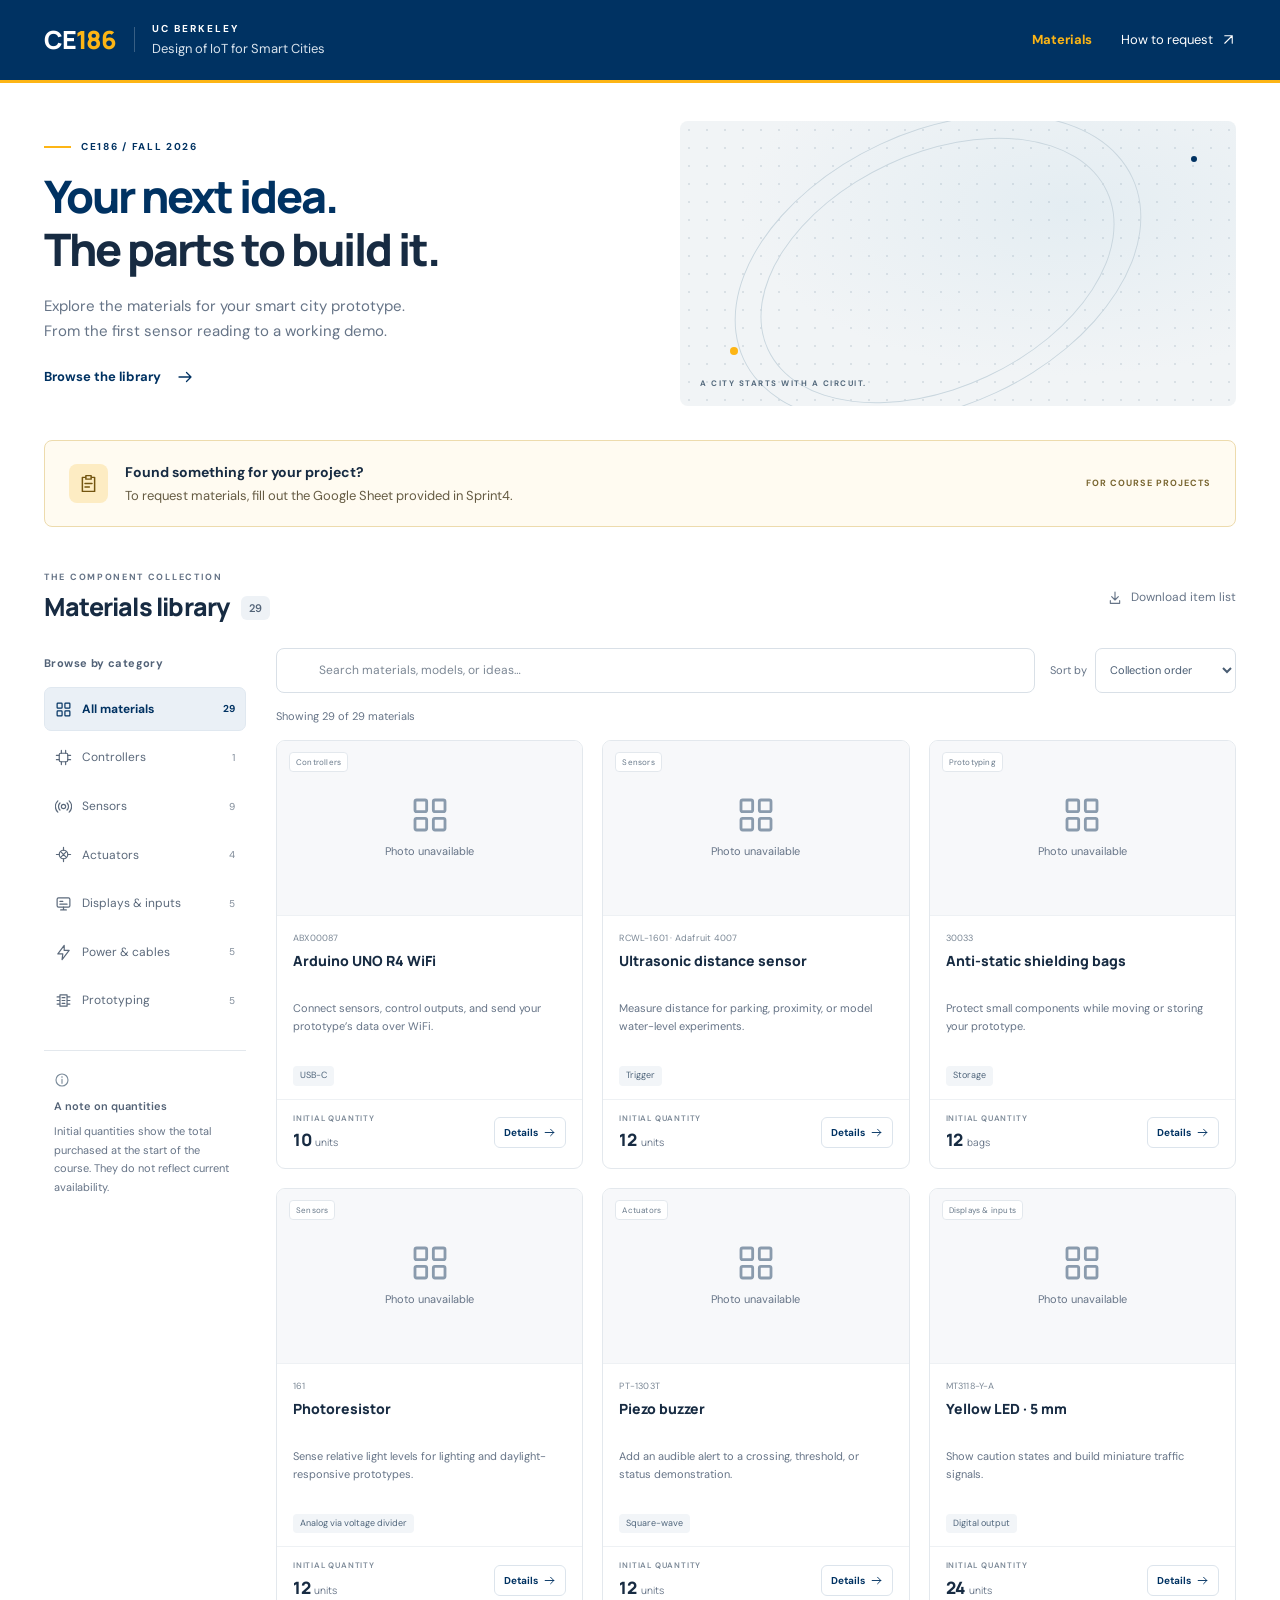
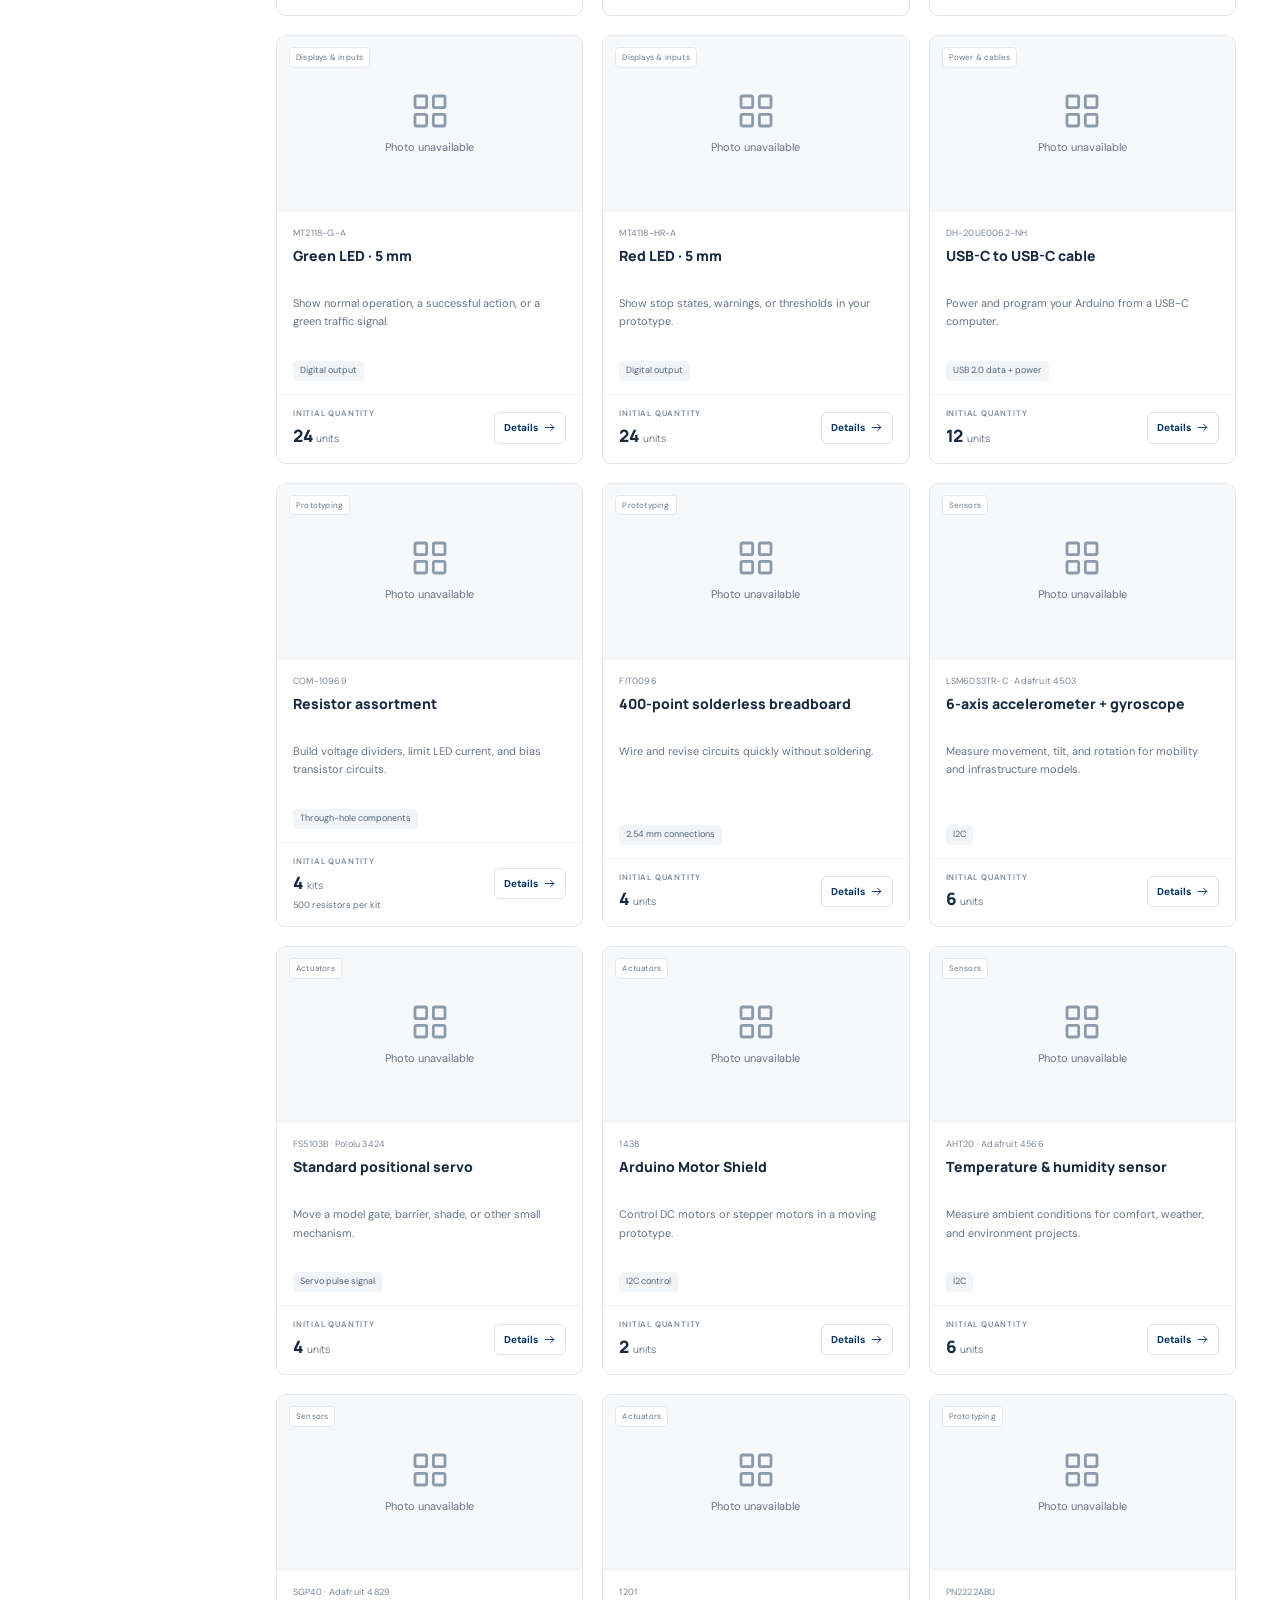
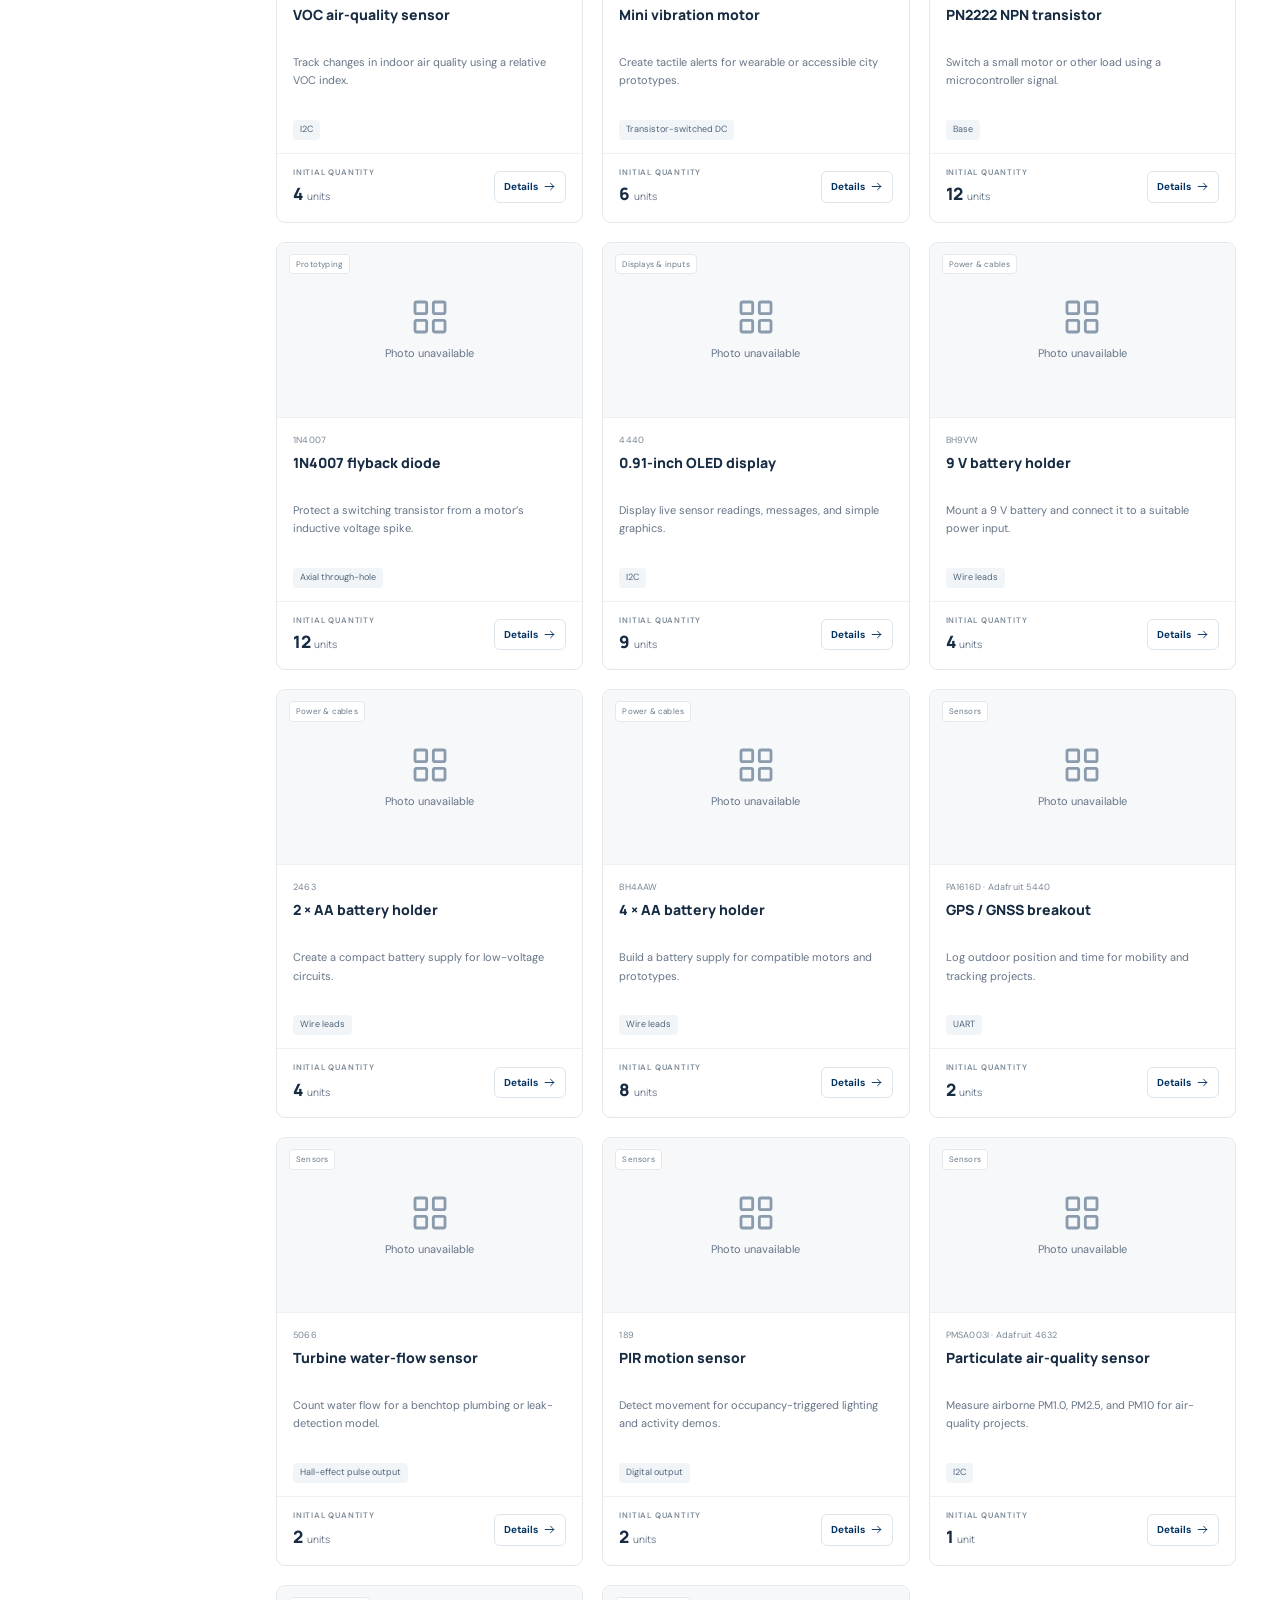
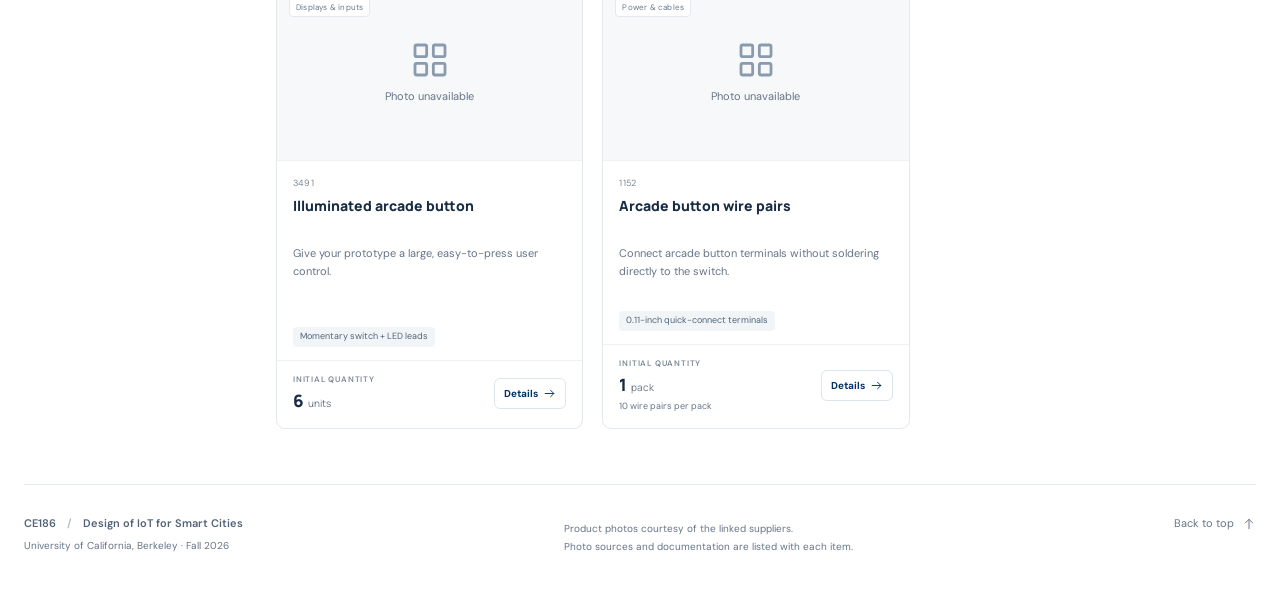
==== materials/index.html @ cac08889 "Add CE186 student materials catalog" ====
<!doctype html>
<html lang="en">
<head>
  <meta charset="utf-8">
  <meta name="viewport" content="width=device-width, initial-scale=1">
  <meta name="description" content="Browse the sensors, controllers, and prototyping materials for CE186: Design of IoT for Smart Cities at UC Berkeley.">
  <meta name="theme-color" content="#003262">
  <title>Materials Library · CE186</title>
  <link rel="icon" type="image/svg+xml" href="favicon.svg">
  <link rel="stylesheet" href="styles.css">
  <script src="data/catalog.js" defer></script>
  <script src="app.js" defer></script>
</head>
<body>
  <a class="skip-link" href="#catalog">Skip to materials</a>
  <header class="site-header">
    <div class="header-inner">
      <a class="brand" href="./" aria-label="CE186 Materials Library home">
        <span class="brand-mark" aria-hidden="true">CE<span>186</span></span>
        <span class="brand-text">UC BERKELEY<span>Design of IoT for Smart Cities</span></span>
      </a>
      <nav aria-label="Main navigation">
        <a class="nav-current" href="#catalog">Materials</a>
        <a href="#request-instructions">How to request <svg class="icon" aria-hidden="true"><use href="#arrow-up-right"></use></svg></a>
      </nav>
    </div>
  </header>
  <main>
    <section class="hero" aria-labelledby="page-title">
      <div class="hero-copy">
        <p class="eyebrow"><span class="eyebrow-line"></span>CE186 / FALL 2026</p>
        <h1 id="page-title">Your next idea.<br><span>The parts to build it.</span></h1>
        <p class="hero-description">Explore the materials for your smart city prototype.<br class="desktop-break"> From the first sensor reading to a working demo.</p>
        <a class="hero-link" href="#catalog">Browse the library <svg class="icon" aria-hidden="true"><use href="#arrow-right"></use></svg></a>
      </div>
      <div class="hero-art" aria-hidden="true">
        <div class="hero-orbit orbit-one"></div><div class="hero-orbit orbit-two"></div>
        <div class="hero-dot dot-one"></div><div class="hero-dot dot-two"></div>
        <div class="hero-product main-product"><span class="part-caption">01 / CONNECT</span><img id="hero-board" alt="" fetchpriority="high"></div>
        <div class="hero-product small-product"><img id="hero-sensor" alt=""><span class="part-caption">02 / SENSE</span></div>
        <span class="art-label">A CITY STARTS WITH A CIRCUIT.</span>
      </div>
    </section>
    <section class="request-strip" id="request-instructions" aria-label="Request instructions">
      <span class="request-symbol" aria-hidden="true"><svg class="icon"><use href="#clipboard"></use></svg></span>
      <div><strong>Found something for your project?</strong><p>To request materials, fill out the Google Sheet provided in Sprint4.</p></div>
      <span class="request-tag">FOR COURSE PROJECTS</span>
    </section>
    <section class="catalog-section" id="catalog" aria-labelledby="catalog-heading">
      <div class="section-topline"><div><p class="eyebrow muted">THE COMPONENT COLLECTION</p><h2 id="catalog-heading">Materials library<span id="total-count" class="count-pill"></span></h2></div><a class="download-link" href="data/materials-catalog.csv" download><svg class="icon" aria-hidden="true"><use href="#download"></use></svg> Download item list</a></div>
      <div class="catalog-layout">
        <aside class="category-panel" aria-labelledby="category-heading">
          <h3 id="category-heading">Browse by category</h3>
          <div id="category-filters" class="category-filters" role="group" aria-label="Filter by category"></div>
          <div class="quantity-note"><svg class="icon" aria-hidden="true"><use href="#info"></use></svg><strong>A note on quantities</strong><p>Initial quantities show the total purchased at the start of the course. They do not reflect current availability.</p></div>
        </aside>
        <div class="catalog-main">
          <div class="toolbar">
            <div class="search-box"><svg class="icon" aria-hidden="true"><use href="#search"></use></svg><label class="sr-only" for="search">Search materials</label><input id="search" type="search" placeholder="Search materials, models, or ideas…" autocomplete="off"><button id="clear-search" class="clear-search" type="button" aria-label="Clear search" hidden><svg class="icon" aria-hidden="true"><use href="#close"></use></svg></button></div>
            <div class="sort-box"><label for="sort">Sort by</label><select id="sort"><option value="recommended">Collection order</option><option value="name">Name: A–Z</option><option value="quantity">Initial quantity</option></select></div>
          </div>
          <div class="results-line"><p id="results-count" role="status" aria-live="polite" aria-atomic="true">Loading materials…</p><button id="reset-filters" type="button" hidden>Reset filters <span aria-hidden="true">×</span></button></div>
          <div id="product-grid" class="product-grid"></div>
          <div id="empty-state" class="empty-state" hidden><svg class="icon" aria-hidden="true"><use href="#search"></use></svg><h3>No materials found</h3><p>Try a different name, model, or category.</p><button id="empty-reset" type="button">Show all materials</button></div>
          <noscript><p class="noscript-note">Enable JavaScript to search the catalog, or <a href="data/materials-catalog.csv">download the complete item list</a>.</p></noscript>
        </div>
      </div>
    </section>
  </main>
  <footer class="site-footer"><div><strong>CE186 <span>/</span> Design of IoT for Smart Cities</strong><p>University of California, Berkeley · Fall 2026</p></div><p>Product photos courtesy of the linked suppliers.<br>Photo sources and documentation are listed with each item.</p><a href="#page-title">Back to top <svg class="icon" aria-hidden="true"><use href="#arrow-up"></use></svg></a></footer>
  <dialog id="item-dialog" aria-labelledby="detail-title"><button type="button" class="dialog-close" aria-label="Close item details" autofocus><svg class="icon" aria-hidden="true"><use href="#close"></use></svg></button><div id="detail-content"></div></dialog>
  <svg class="svg-definitions" xmlns="http://www.w3.org/2000/svg" aria-hidden="true">
    <symbol id="search" viewBox="0 0 24 24"><circle cx="10.5" cy="10.5" r="6.5"></circle><path d="m16 16 4.5 4.5"></path></symbol>
    <symbol id="arrow-right" viewBox="0 0 24 24"><path d="M4 12h16m-6-6 6 6-6 6"></path></symbol>
    <symbol id="arrow-up-right" viewBox="0 0 24 24"><path d="M6 18 18 6M6 6h12v12"></path></symbol>
    <symbol id="arrow-up" viewBox="0 0 24 24"><path d="M12 20V4m-6 6 6-6 6 6"></path></symbol>
    <symbol id="close" viewBox="0 0 24 24"><path d="m6 6 12 12M6 18 18 6"></path></symbol>
    <symbol id="info" viewBox="0 0 24 24"><circle cx="12" cy="12" r="9"></circle><path d="M12 11v6m0-10v1"></path></symbol>
    <symbol id="download" viewBox="0 0 24 24"><path d="M12 3v12m-5-5 5 5 5-5M5 16v4h14v-4"></path></symbol>
    <symbol id="clipboard" viewBox="0 0 24 24"><path d="M8 5H5v16h14V5h-3M9 3h6v4H9zM8 12h8m-8 4h5"></path></symbol>
    <symbol id="grid" viewBox="0 0 24 24"><rect x="3" y="3" width="7" height="7" rx="1"></rect><rect x="14" y="3" width="7" height="7" rx="1"></rect><rect x="3" y="14" width="7" height="7" rx="1"></rect><rect x="14" y="14" width="7" height="7" rx="1"></rect></symbol>
    <symbol id="chip" viewBox="0 0 24 24"><rect x="6" y="6" width="12" height="12" rx="2"></rect><path d="M9 2v4m6-4v4M9 18v4m6-4v4M2 9h4m-4 6h4m12-6h4m-4 6h4"></path></symbol>
    <symbol id="sensor" viewBox="0 0 24 24"><circle cx="12" cy="12" r="3"></circle><path d="M7 7a7 7 0 0 0 0 10m10-10a7 7 0 0 1 0 10M4 4a11 11 0 0 0 0 16M20 4a11 11 0 0 1 0 16"></path></symbol>
    <symbol id="motor" viewBox="0 0 24 24"><circle cx="12" cy="12" r="6"></circle><path d="M12 2v4m0 12v4M2 12h4m12 0h4m-14-4 8 8m-8 0 8-8"></path></symbol>
    <symbol id="display" viewBox="0 0 24 24"><rect x="3" y="4" width="18" height="13" rx="2"></rect><path d="M8 21h8m-4-4v4M7 9h4m-4 4h10"></path></symbol>
    <symbol id="power" viewBox="0 0 24 24"><path d="m13 2-9 12h7l-1 8 10-13h-7z"></path></symbol>
    <symbol id="tools" viewBox="0 0 24 24"><path d="M7 4h10v16H7zM10 8h4m-4 4h4m-4 4h4M3 7h4m-4 5h4m-4 5h4m10-10h4m-4 5h4m-4 5h4"></path></symbol>
  </svg>
</body>
</html>
---- materials/styles.css ----
@import url('https://fonts.googleapis.com/css2?family=DM+Sans:wght@400;500;600;700&family=Manrope:wght@400;500;600;700;800&display=swap');

:root{--navy:#003262;--ink:#172b42;--gold:#fdb515;--muted:#667487;--line:#e3e8ed;--canvas:#f7f8fa;--font:'DM Sans',system-ui,sans-serif;--display:'Manrope',system-ui,sans-serif}
*{box-sizing:border-box}
html{scroll-behavior:smooth;scroll-padding-top:96px}
body{margin:0;background:#fff;color:var(--ink);font:15px/1.55 var(--font)}
button,input,select{font:inherit}
a{color:inherit;text-decoration:none}
button,a,input,select{-webkit-tap-highlight-color:transparent}
button{cursor:pointer}
button:focus-visible,a:focus-visible,input:focus-visible,select:focus-visible{outline:3px solid #b87300;outline-offset:4px}
button:disabled{cursor:default}
.icon{width:21px;height:21px;flex-shrink:0;fill:none;stroke:currentColor;stroke-width:1.7;stroke-linecap:round;stroke-linejoin:round;vertical-align:middle}
.svg-definitions{position:absolute;width:0;height:0;overflow:hidden}
.sr-only{position:absolute;width:1px;height:1px;padding:0;margin:-1px;overflow:hidden;clip:rect(0,0,0,0);white-space:nowrap;border:0}
[hidden]{display:none!important}
.skip-link{position:fixed;left:20px;top:-100px;z-index:50;background:var(--navy);color:white;padding:14px 20px;border-radius:6px}
.skip-link:focus{top:12px}
.site-header{height:83px;background:var(--navy);color:#fff;position:sticky;top:0;z-index:20;border-bottom:3px solid var(--gold)}
.header-inner{max-width:1320px;margin:auto;padding:0 44px;display:flex;align-items:center;justify-content:space-between;height:100%;gap:20px}
.brand{display:flex;align-items:center;gap:17px}
.brand-mark{font-family:var(--display);font-size:25px;line-height:1;font-weight:800;letter-spacing:-1px;padding-right:18px;border-right:1px solid #ffffff38}
.brand-mark span{color:var(--gold)}
.brand-text{font-size:10px;letter-spacing:2px;font-weight:700}
.brand-text>span{display:block;letter-spacing:0;font-size:13px;font-weight:400;color:#d8e3ed;margin-top:2px}
.site-header nav{display:flex;align-items:center;gap:29px;font-size:13px}
.site-header nav a{display:flex;gap:8px;align-items:center}
.site-header nav .icon{width:15px;height:15px}
.nav-current{color:var(--gold);font-weight:700}
main{max-width:1320px;margin:auto;padding:0 44px}
.hero{display:grid;grid-template-columns:1.1fr 1fr;gap:25px;min-height:291px;margin:35px 0 31px;align-items:center}
.eyebrow{font-size:10px;letter-spacing:1.7px;font-weight:700;display:flex;align-items:center;gap:10px;margin:0 0 16px;color:var(--navy)}
.eyebrow-line{width:27px;height:2px;background:var(--gold)}
h1{font-family:var(--display);font-size:clamp(34px,3.5vw,48px);line-height:1.18;letter-spacing:-2px;margin:0;font-weight:800;color:var(--navy)}
h1 span{color:var(--ink)}
.hero-description{font-size:15px;line-height:1.7;color:var(--muted);margin:18px 0 20px}
.hero-link{display:inline-flex;align-items:center;gap:15px;font-weight:700;color:var(--navy);font-size:13px}
.hero-link .icon{width:18px;height:18px;transition:transform .2s}
.hero-link:hover .icon{transform:translateX(4px)}
.hero-art{height:285px;position:relative;border-radius:8px;background:radial-gradient(ellipse at 70% 30%,#e4edf2,transparent 60%),#f1f4f6;overflow:hidden}
.hero-art:before{content:'';position:absolute;inset:0;opacity:.2;background-image:radial-gradient(#7890a3 1px,transparent 1px);background-size:18px 18px}
.hero-orbit{position:absolute;border:1px solid #cad7df;border-radius:50%;transform:rotate(-25deg)}
.orbit-one{width:375px;height:235px;left:70px;top:32px}
.orbit-two{width:430px;height:275px;left:43px;top:10px}
.hero-product{position:absolute;background:#fff;border:1px solid #e6e9ec;box-shadow:0 14px 30px #00326212;border-radius:10px}
.main-product{width:265px;height:191px;left:14%;top:36px;transform:rotate(-9deg);padding:28px 16px 10px}
.main-product img{width:100%;height:100%;object-fit:contain}
.part-caption{font-family:var(--display);font-size:8px;font-weight:800;color:var(--muted);letter-spacing:1px}
.main-product .part-caption{position:absolute;top:12px;left:16px}
.small-product{width:141px;height:131px;right:5%;bottom:28px;transform:rotate(9deg);padding:8px 12px}
.small-product img{width:100%;height:91px;object-fit:contain}
.small-product .part-caption{display:block;text-align:center}
.hero-dot{position:absolute;width:8px;height:8px;border-radius:50%;background:var(--gold)}
.dot-one{left:9%;bottom:51px}.dot-two{right:7%;top:35px;width:6px;height:6px;background:var(--navy)}
.art-label{position:absolute;bottom:17px;left:20px;font-size:8px;letter-spacing:1.5px;font-weight:700;color:#566b7e}
.request-strip{display:flex;align-items:center;gap:17px;border:1px solid #eddbad;background:#fffbf1;border-radius:8px;padding:20px 24px;margin:0 0 44px;scroll-margin-top:100px}
.request-symbol{width:39px;height:39px;display:grid;place-items:center;border-radius:8px;background:#fdecc3;color:#735510}
.request-strip strong{font-size:14px;font-weight:700}
.request-strip p{margin:2px 0 0;font-size:13px;color:#655b43}
.request-tag{font-size:9px;letter-spacing:1px;margin-left:auto;white-space:nowrap;color:#796631;font-weight:700}
.section-topline{display:flex;justify-content:space-between;align-items:center;gap:20px;margin-bottom:24px}
.muted{color:var(--muted);font-size:9px;margin-bottom:6px}
h2{font-family:var(--display);font-size:25px;letter-spacing:-.8px;line-height:1.3;margin:0;display:flex;align-items:center;gap:12px;font-weight:800}
.count-pill{font:600 11px var(--font);letter-spacing:0;border-radius:6px;background:#eef2f6;padding:5px 8px;color:#536478}
.download-link{display:flex;align-items:center;gap:8px;color:var(--muted);font-size:12px}
.download-link:hover{color:var(--navy)}
.download-link .icon{width:16px;height:16px}
.catalog-layout{display:grid;grid-template-columns:202px minmax(0,1fr);gap:30px}
.category-panel{align-self:start;position:sticky;top:112px}
.category-panel h3{font-size:11px;letter-spacing:.4px;font-weight:700;margin:7px 0 15px;color:#526277}
.category-filters{display:grid;gap:4px}
.category-button{width:100%;display:flex;align-items:center;text-align:left;gap:10px;border:1px solid transparent;border-radius:7px;background:transparent;padding:12px 10px;color:#5b697b;font-size:12px;transition:background .15s}
.category-button .icon{width:17px;height:17px}
.category-button .category-count{margin-left:auto;font-size:10px;color:#7d8997}
.category-button:hover{background:#f3f5f7;color:var(--navy)}
.category-button[aria-pressed=true]{background:#eaf0f6;color:var(--navy);font-weight:700;border-color:#e0e8f0}
.category-button[aria-pressed=true] .category-count{color:var(--navy)}
.quantity-note{margin-top:27px;border-top:1px solid var(--line);padding:21px 10px 0;color:var(--muted);font-size:11px}
.quantity-note>.icon{width:16px;height:16px;display:block;color:#7c8c9b;margin-bottom:10px}
.quantity-note strong{font-weight:600;color:#536276}
.quantity-note p{line-height:1.7;margin:7px 0}
.toolbar{display:flex;gap:15px;align-items:center}
.search-box{flex:1;min-width:0;border:1px solid #d9e0e7;border-radius:8px;padding:0 13px;display:flex;align-items:center;height:45px;background:#fff;gap:9px}
.search-box:focus-within{border-color:var(--navy);box-shadow:0 0 0 3px #0032620c}
.search-box>.icon{width:18px;height:18px;color:#8592a1}
.search-box input{border:0;outline:0!important;min-width:0;flex:1;background:none;height:100%;font-size:12px;color:var(--ink);width:100%}
.search-box input::placeholder{color:#7d8895;opacity:1}
.search-box input::-webkit-search-cancel-button{display:none}
.clear-search{border:0;background:transparent;color:#718094;padding:2px;display:flex}
.clear-search .icon{width:16px;height:16px}
.sort-box{display:flex;align-items:center;gap:8px;font-size:11px;color:var(--muted)}
.sort-box select{border:1px solid #d9e0e7;border-radius:7px;height:45px;background:#fff;padding:0 27px 0 10px;font-size:11px;color:#4a5d73;max-width:175px}
.results-line{display:flex;justify-content:space-between;gap:20px;align-items:center;height:47px;font-size:11px;color:var(--muted)}
.results-line p{margin:0}
.results-line button{border:0;background:none;color:var(--navy);padding:5px 0;font-size:11px;font-weight:600}
.results-line button span{margin-left:6px;font-size:16px}
.product-grid{display:grid;grid-template-columns:repeat(3,minmax(0,1fr));gap:19px}
.product-card{min-width:0;border:1px solid var(--line);border-radius:9px;overflow:hidden;background:#fff;transition:box-shadow .2s,border-color .2s,transform .2s;display:flex;flex-direction:column}
.product-card:hover{box-shadow:0 8px 24px #0032620b;border-color:#bbcbd9;transform:translateY(-2px)}
.photo-button{display:block;position:relative;width:100%;height:175px;border:0;border-bottom:1px solid #eef1f4;background:var(--canvas);padding:17px 21px;cursor:pointer}
.product-photo{object-fit:contain;width:100%;height:100%;mix-blend-mode:multiply}
.photo-button .photo-category{position:absolute;top:11px;left:12px;background:#ffffffed;border:1px solid #e3e8ed;border-radius:4px;color:#68798a;font-size:8px;letter-spacing:.2px;padding:3px 6px;z-index:1}
.photo-fallback{display:flex;align-items:center;justify-content:center;flex-direction:column;gap:8px;color:var(--muted);font-size:11px;height:100%}
.photo-fallback .icon{width:40px;height:40px;color:#8a9bad}
.product-info{padding:16px 16px 0;flex:1;display:flex;flex-direction:column}
.product-model{font-size:9px;color:#7a8795;letter-spacing:.2px;margin:0 0 5px;overflow-wrap:anywhere;min-height:14px}
.product-card h3{font-family:var(--display);font-size:14px;font-weight:800;line-height:1.45;margin:0 0 7px;min-height:41px;letter-spacing:-.2px}
.product-card h3 button{padding:0;background:none;border:0;color:var(--ink);text-align:left;line-height:inherit;font:inherit}
.product-card h3 button:hover{color:var(--navy);text-decoration:underline;text-underline-offset:3px}
.product-description{color:var(--muted);font-size:11px;line-height:1.65;margin:0 0 13px;min-height:54px}
.product-interface{align-self:flex-start;font-size:9px;background:#f2f5f8;color:#4f657b;border-radius:4px;padding:3px 7px;margin-top:auto;margin-bottom:13px}
.card-bottom{padding:12px 16px 14px;border-top:1px solid #eef1f4;display:flex;align-items:center;justify-content:space-between;gap:5px}
.initial-label{display:block;font-size:8px;letter-spacing:.8px;color:#7d8a98;font-weight:600;margin-bottom:3px}
.quantity-value{font-size:17px;font-family:var(--display);font-weight:800;letter-spacing:-.3px}
.quantity-unit{font-size:10px;color:var(--muted);font-weight:400;letter-spacing:0;margin-left:4px}
.pack-contents{font-size:9px;color:var(--muted);display:block;margin-top:2px}
.details-button{border:1px solid #dce4ec;border-radius:6px;padding:7px 9px;background:#fff;color:var(--navy);font-size:10px;font-weight:700;display:flex;align-items:center;gap:5px;flex-shrink:0}
.details-button .icon{width:13px;height:13px}
.details-button:hover{background:var(--navy);border-color:var(--navy);color:#fff}
.empty-state{border:1px dashed #d1dbe4;border-radius:9px;padding:60px 25px;text-align:center;color:var(--muted)}
.empty-state>.icon{width:35px;height:35px}
.empty-state h3{font-size:18px;color:var(--ink);margin:15px 0 5px}
.empty-state p{font-size:13px;margin:0 0 22px}
.empty-state button{background:var(--navy);border:0;border-radius:6px;color:#fff;padding:10px 16px;font-size:12px}
.noscript-note{padding:20px;background:#fffbf1}.noscript-note a{text-decoration:underline}
.site-footer{max-width:1232px;margin:55px auto 0;padding:30px 0 35px;border-top:1px solid var(--line);display:flex;justify-content:space-between;gap:30px;color:var(--muted);font-size:10px}
.site-footer strong{font-size:11px;font-weight:600;color:#526277}
.site-footer strong span{padding:0 8px;color:#aeb8c3}
.site-footer p{margin:5px 0 0;line-height:1.8}
.site-footer>a{white-space:nowrap;align-self:flex-start;display:flex;align-items:center;gap:8px;font-size:11px}
.site-footer .icon{width:14px;height:14px}
dialog{border:1px solid #d9e1e8;border-radius:14px;padding:0;width:min(800px,calc(100vw - 32px));max-height:calc(100dvh - 48px);box-shadow:0 24px 80px #001b3640;color:var(--ink);overscroll-behavior:contain}
dialog::backdrop{background:#001c37a6;backdrop-filter:blur(3px)}
.dialog-close{position:absolute;right:15px;top:15px;z-index:1;display:grid;place-items:center;background:#fff;border:1px solid #dde4eb;border-radius:50%;width:34px;height:34px;color:var(--ink)}
.detail-layout{display:grid;grid-template-columns:280px minmax(0,1fr)}
.detail-image-area{background:var(--canvas);padding:35px 25px;min-height:300px;display:flex;align-items:center;flex-direction:column;justify-content:center}
.detail-image-area img{width:100%;height:230px;object-fit:contain;mix-blend-mode:multiply}
.photo-credit{font-size:10px;color:var(--muted);text-decoration:underline;text-underline-offset:3px;margin-top:17px}
.detail-body{padding:45px 30px 28px}
.detail-body .eyebrow{font-size:9px;margin-bottom:9px}
.detail-body h2{font-size:23px;line-height:1.35;display:block}
.detail-model{font-size:11px;color:var(--muted);margin:8px 0 15px}
.detail-description{font-size:13px;line-height:1.75;margin:0 0 22px}
.detail-specs{margin:0;border-top:1px solid var(--line)}
.detail-specs>div{display:grid;grid-template-columns:105px minmax(0,1fr);gap:12px;border-bottom:1px solid var(--line);padding:11px 0;font-size:11px}
.detail-specs dt{color:var(--muted)}
.detail-specs dd{margin:0;font-weight:500;overflow-wrap:anywhere}
.detail-notes h3{font-size:12px;margin:22px 0 7px}
.detail-notes p{font-size:12px;color:var(--muted);line-height:1.75;margin:0}
.detail-links{display:flex;flex-wrap:wrap;gap:10px;margin-top:23px}
.detail-links a{font-size:11px;font-weight:600;padding:9px 12px;border:1px solid #d3dfeb;border-radius:6px;display:flex;align-items:center;gap:7px}
.detail-links .primary{background:var(--navy);border-color:var(--navy);color:#fff}
.detail-links .icon{width:13px;height:13px}
.detail-request{margin:22px 0 0;padding:12px 14px;background:#fffbf1;border:1px solid #eddbad;border-radius:6px;font-size:11px;color:#6d5b31;line-height:1.65}
body.dialog-open{overflow:hidden}
@media(min-width:1550px){.hero{grid-template-columns:1.15fr 1fr}}
@media(max-width:1150px){.header-inner,main{padding-left:30px;padding-right:30px}.catalog-layout{grid-template-columns:177px minmax(0,1fr);gap:22px}.product-grid{gap:14px}.product-info{padding-left:13px;padding-right:13px}.card-bottom{padding-left:13px;padding-right:13px}.site-footer{margin-left:30px;margin-right:30px}.main-product{left:8%}.small-product{right:4%}.sort-box label{display:none}}
@media(max-width:930px){.product-grid{grid-template-columns:repeat(2,minmax(0,1fr))}.hero{grid-template-columns:1.15fr 1fr}.hero-art{height:253px}.main-product{width:214px;height:168px;left:4%;top:28px}.small-product{width:114px;height:106px;bottom:23px}.small-product img{height:70px}h1{font-size:37px;letter-spacing:-1.6px}.hero-description{font-size:13px}.request-tag{display:none}.photo-button{height:187px}.product-description{min-height:38px}.product-card h3{min-height:22px}.site-footer{flex-wrap:wrap}.site-footer>p{max-width:270px}}
@media(max-width:700px){.site-header{height:72px}.header-inner,main{padding-left:22px;padding-right:22px}.brand{gap:12px}.brand-mark{font-size:22px;padding-right:12px}.brand-text{font-size:9px;letter-spacing:1px}.brand-text>span{font-size:10px}.site-header nav{gap:0}.site-header nav a:first-child{display:none}.site-header nav a{font-size:11px}.site-header nav .icon{width:13px;height:13px}.hero{margin-top:27px;margin-bottom:24px;min-height:0;gap:20px;grid-template-columns:1fr}.hero-copy{padding:5px 0}.hero-art{display:none}h1{font-size:40px;letter-spacing:-1.7px}.hero-description{font-size:14px;margin-top:15px;margin-bottom:17px}.request-strip{padding:16px;gap:12px;margin-bottom:29px;align-items:flex-start}.request-symbol{width:31px;height:31px;flex-shrink:0}.request-symbol .icon{width:19px;height:19px}.request-strip strong{font-size:12px}.request-strip p{font-size:12px}.section-topline{margin-bottom:19px}.download-link{font-size:10px}.download-link .icon{width:14px;height:14px}.muted{font-size:8px}h2{font-size:22px}.catalog-layout{display:block}.category-panel{position:static;margin-bottom:17px}.category-panel h3{display:none}.category-filters{display:flex;overflow:auto;gap:7px;padding:3px 1px 8px;scrollbar-width:thin}.category-button{width:auto;flex-shrink:0;padding:9px 12px;border-color:var(--line);font-size:11px;white-space:nowrap}.category-button .icon{display:none}.category-button .category-count{margin-left:5px;font-size:10px}.quantity-note{border-top:0;margin-top:7px;padding:0;font-size:10px;display:flex;gap:5px;align-items:flex-start}.quantity-note>.icon{display:none}.quantity-note strong{display:none}.quantity-note p{margin:0}.toolbar{gap:10px}.search-box{height:44px}.sort-box select{max-width:133px;padding-left:8px;font-size:10px;height:44px}.search-box input{font-size:11px}.results-line{height:43px}.product-grid{gap:13px}.photo-button{height:170px;padding:22px 15px 14px}.product-card h3{font-size:13px;min-height:38px}.product-info{padding:13px 12px 0}.product-description{font-size:11px;min-height:54px}.product-model{font-size:8px}.card-bottom{padding:11px 12px;flex-wrap:wrap;row-gap:8px}.details-button{margin-left:auto;font-size:9px}.initial-label{font-size:7px}.quantity-value{font-size:16px}.site-footer{margin:35px 22px 0;padding-top:23px;gap:15px}.site-footer>p{max-width:none;flex-basis:100%}.detail-layout{grid-template-columns:1fr}.detail-image-area{min-height:0;padding:24px}.detail-image-area img{height:175px}.photo-credit{margin-top:6px}.detail-body{padding:25px}.detail-body h2{font-size:24px}.detail-specs>div{grid-template-columns:105px 1fr}.desktop-break{display:none}}
@media(max-width:400px){.header-inner,main{padding-left:17px;padding-right:17px}.brand-text>span{max-width:135px;line-height:1.4}.brand-mark{font-size:20px}.site-header nav a{font-size:10px}h1{font-size:36px}.download-link{font-size:9px;gap:4px}.download-link .icon{display:none}.product-grid{grid-template-columns:1fr}.photo-button{height:215px}.product-card h3{font-size:16px;min-height:0}.product-description{min-height:0;font-size:12px}.product-model{font-size:10px}.card-bottom{flex-wrap:nowrap}.details-button{font-size:11px}.initial-label{font-size:9px}.quantity-value{font-size:19px}.quantity-unit{font-size:12px}.sort-box select{max-width:113px}.search-box{padding:0 9px;gap:6px}.section-topline{gap:8px}}
@media(prefers-reduced-motion:reduce){html{scroll-behavior:auto}*{transition:none!important}}
@media print{.site-header,.hero-art,.toolbar,.category-panel,.details-button,.download-link,.hero-link,.site-footer>a{display:none}.hero{display:block;margin:10px 0;min-height:0}h1{font-size:26px}.request-strip{margin-bottom:18px}.catalog-layout{display:block}.product-grid{grid-template-columns:repeat(3,1fr)}.product-card{break-inside:avoid}.photo-button{height:120px}.site-footer{margin-top:20px}main{padding:0}.results-line{height:30px}}
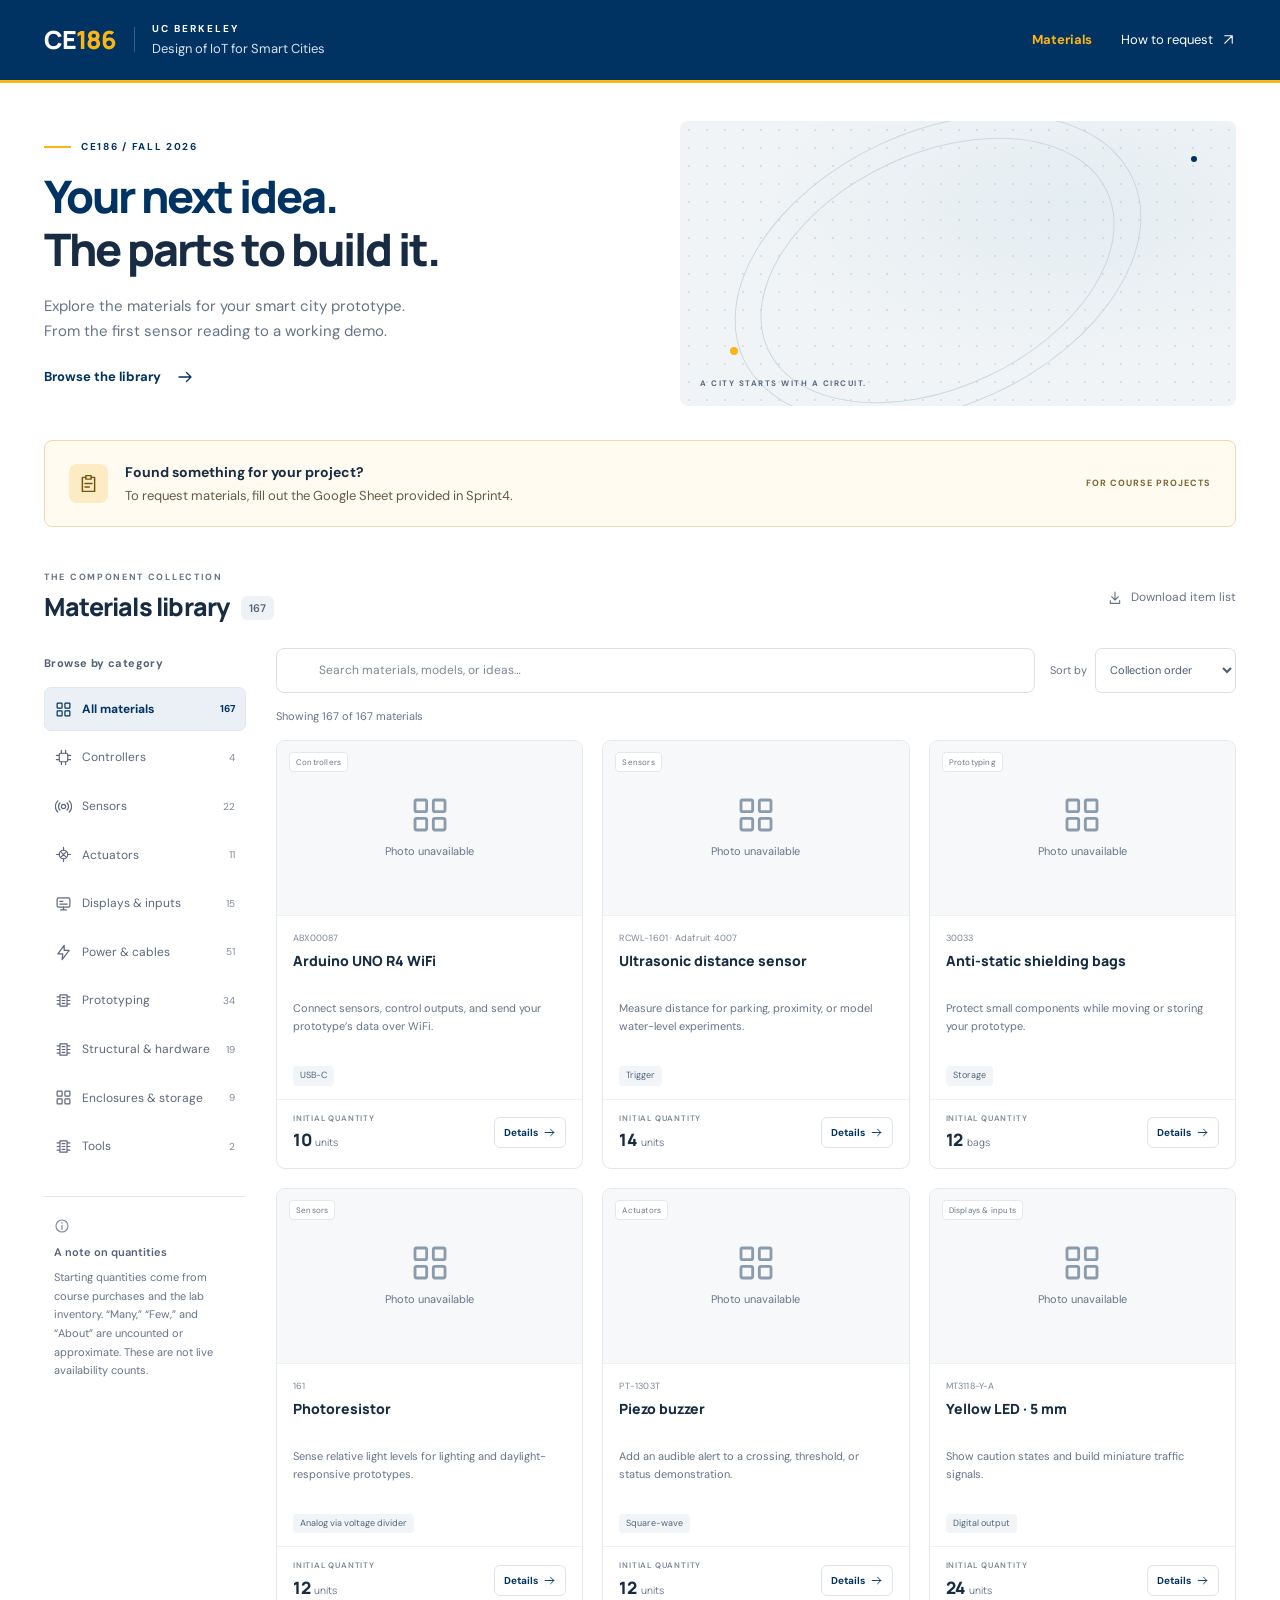
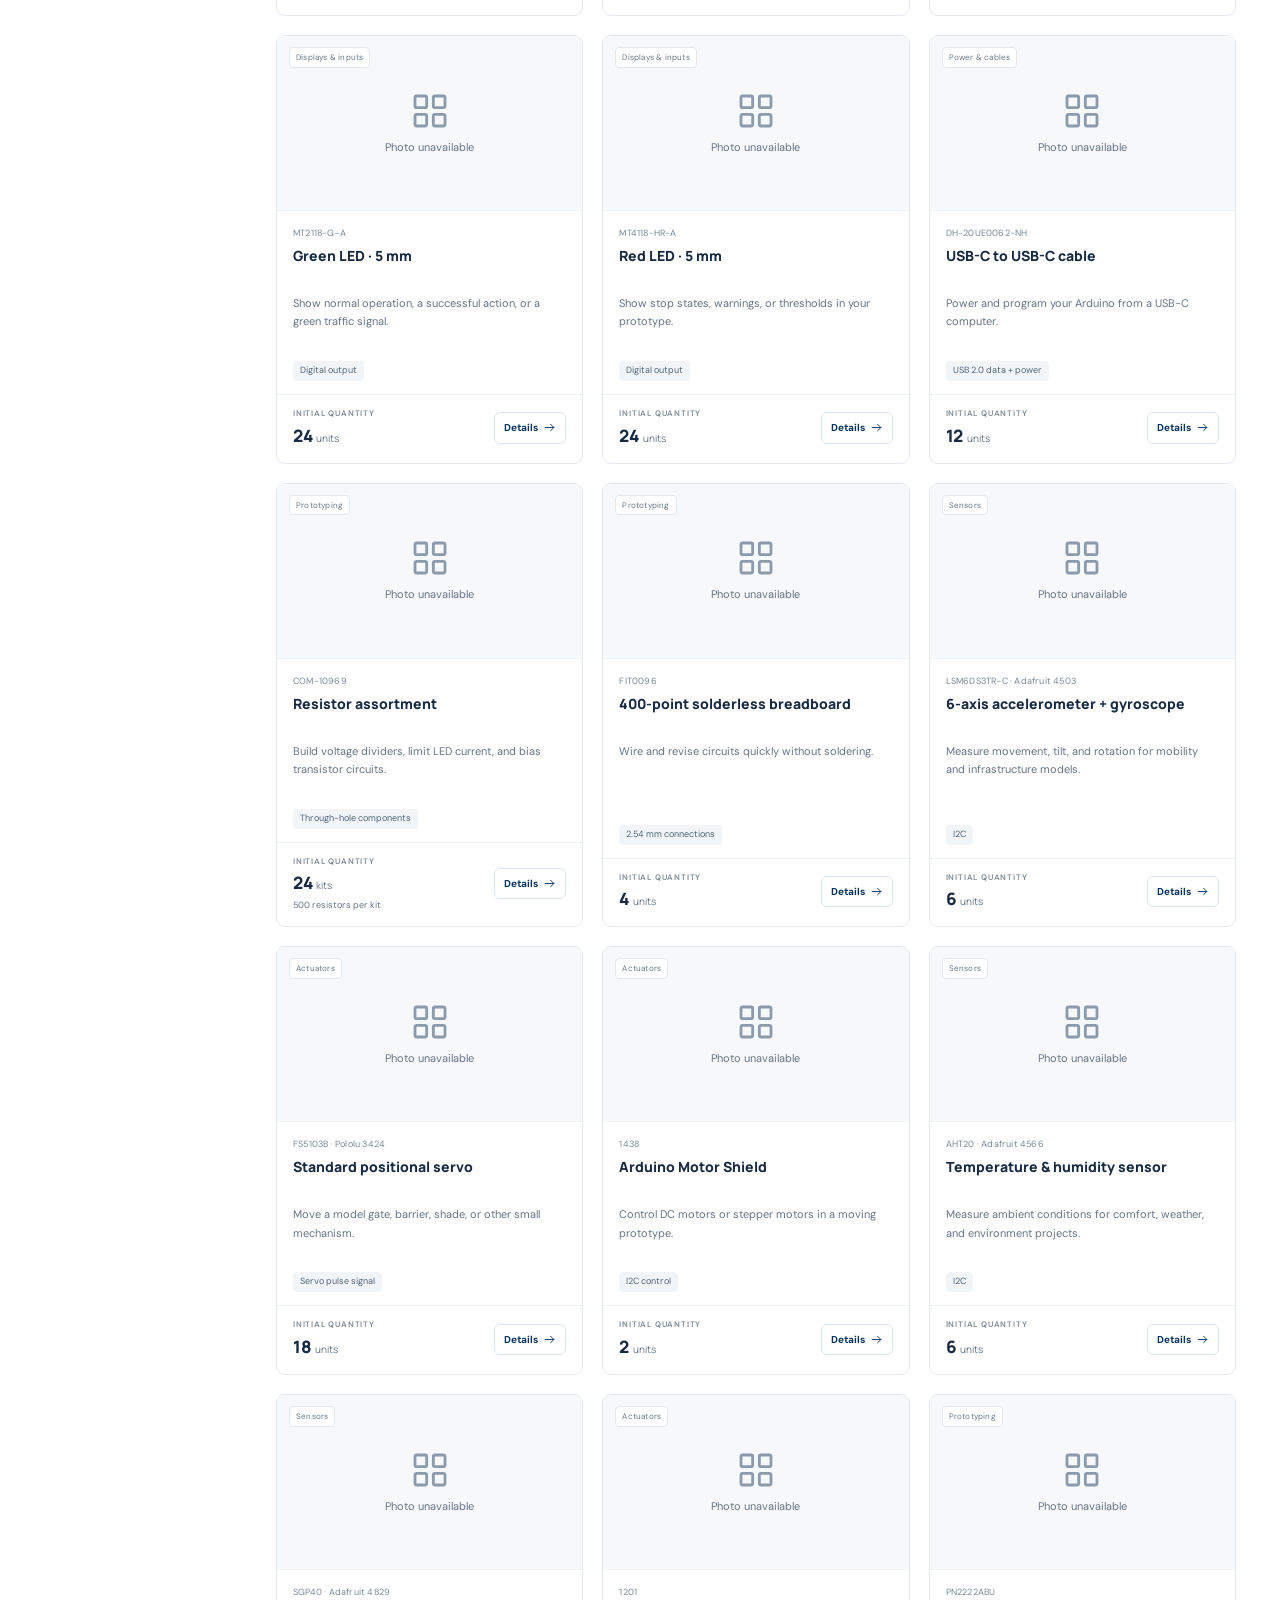
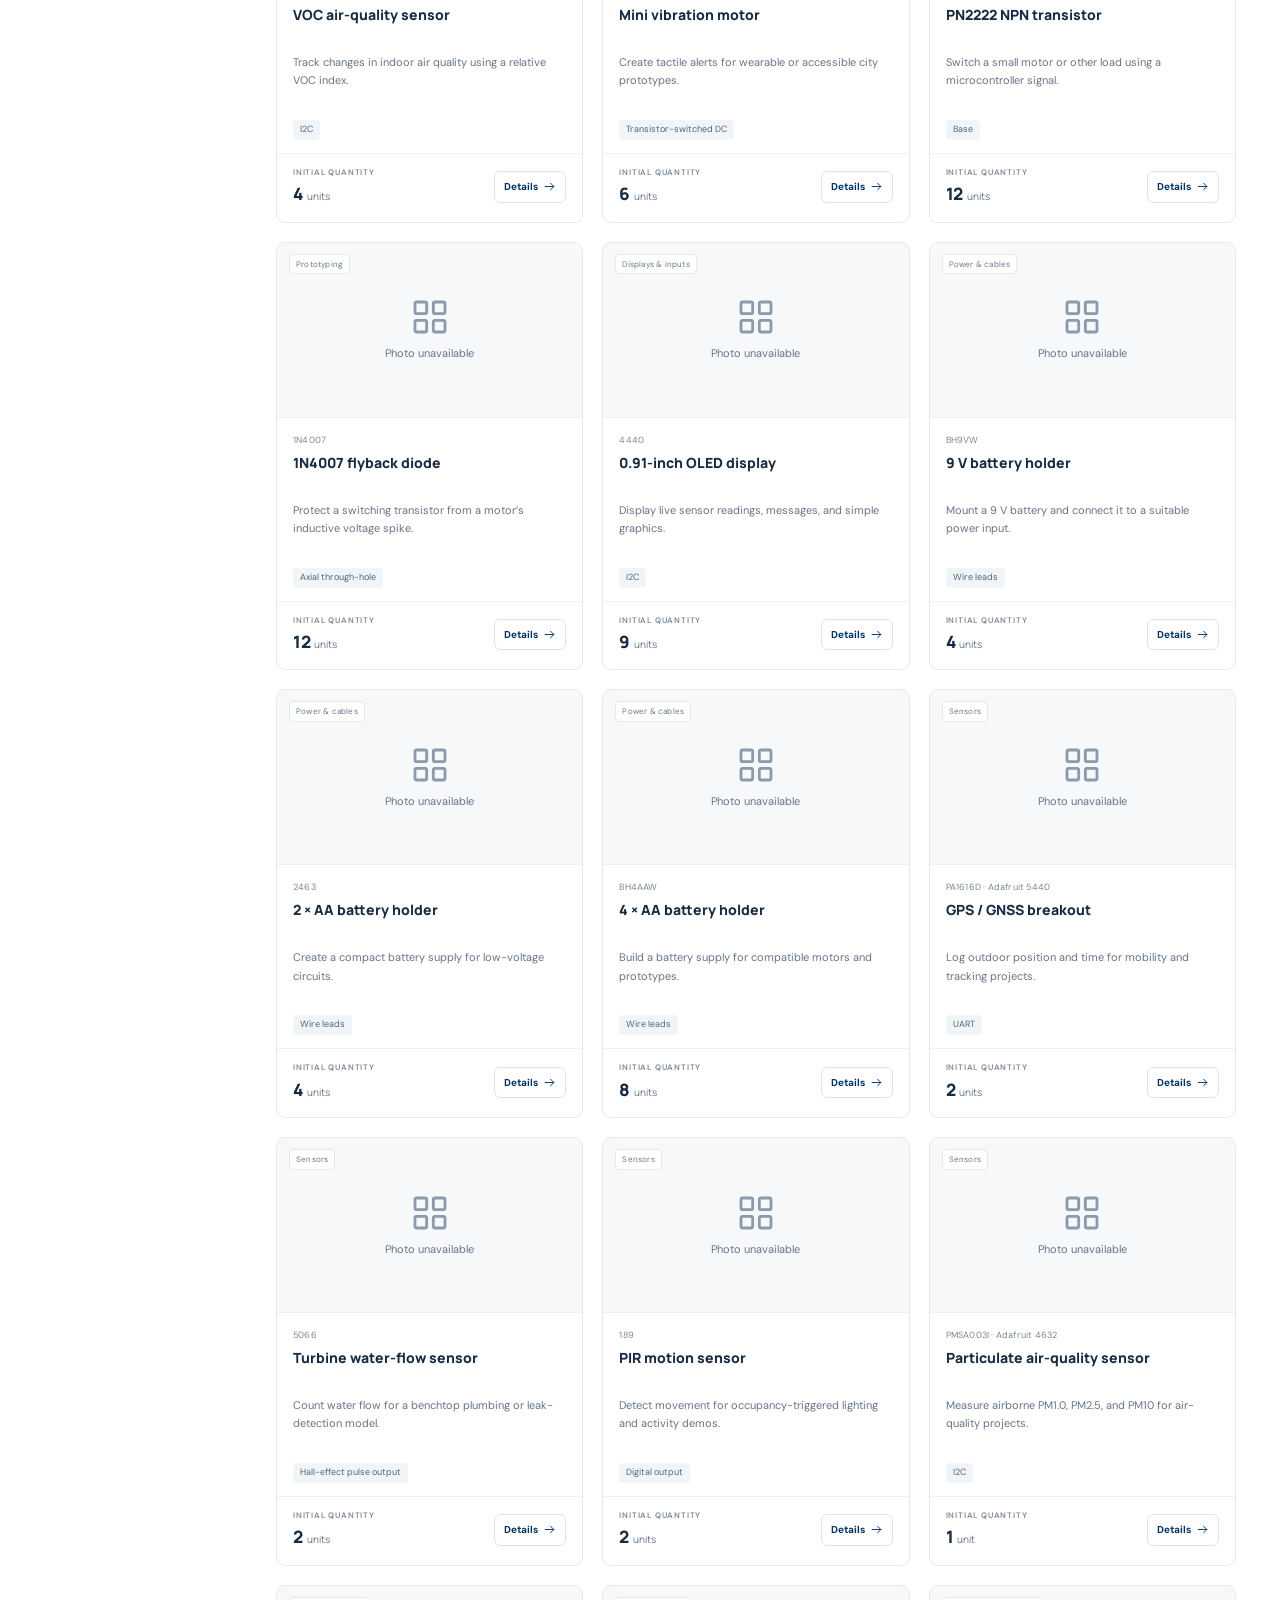
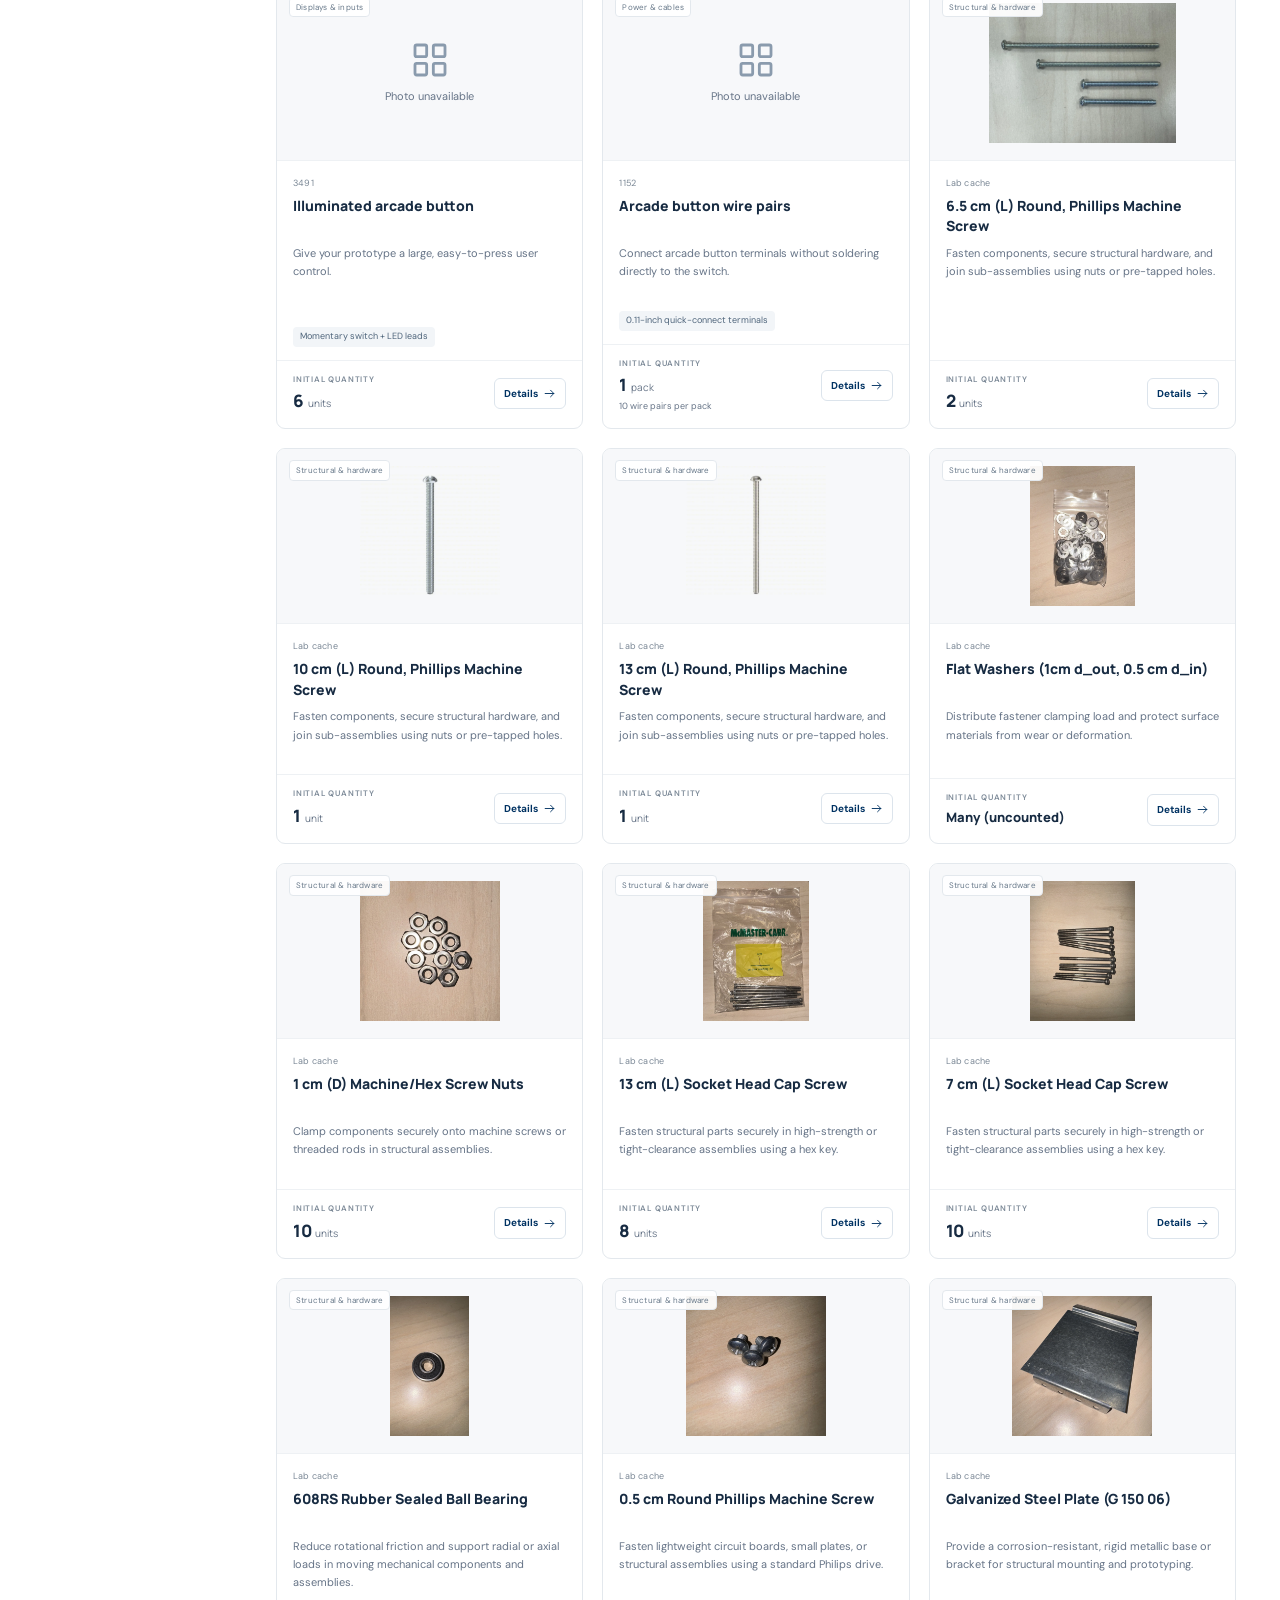
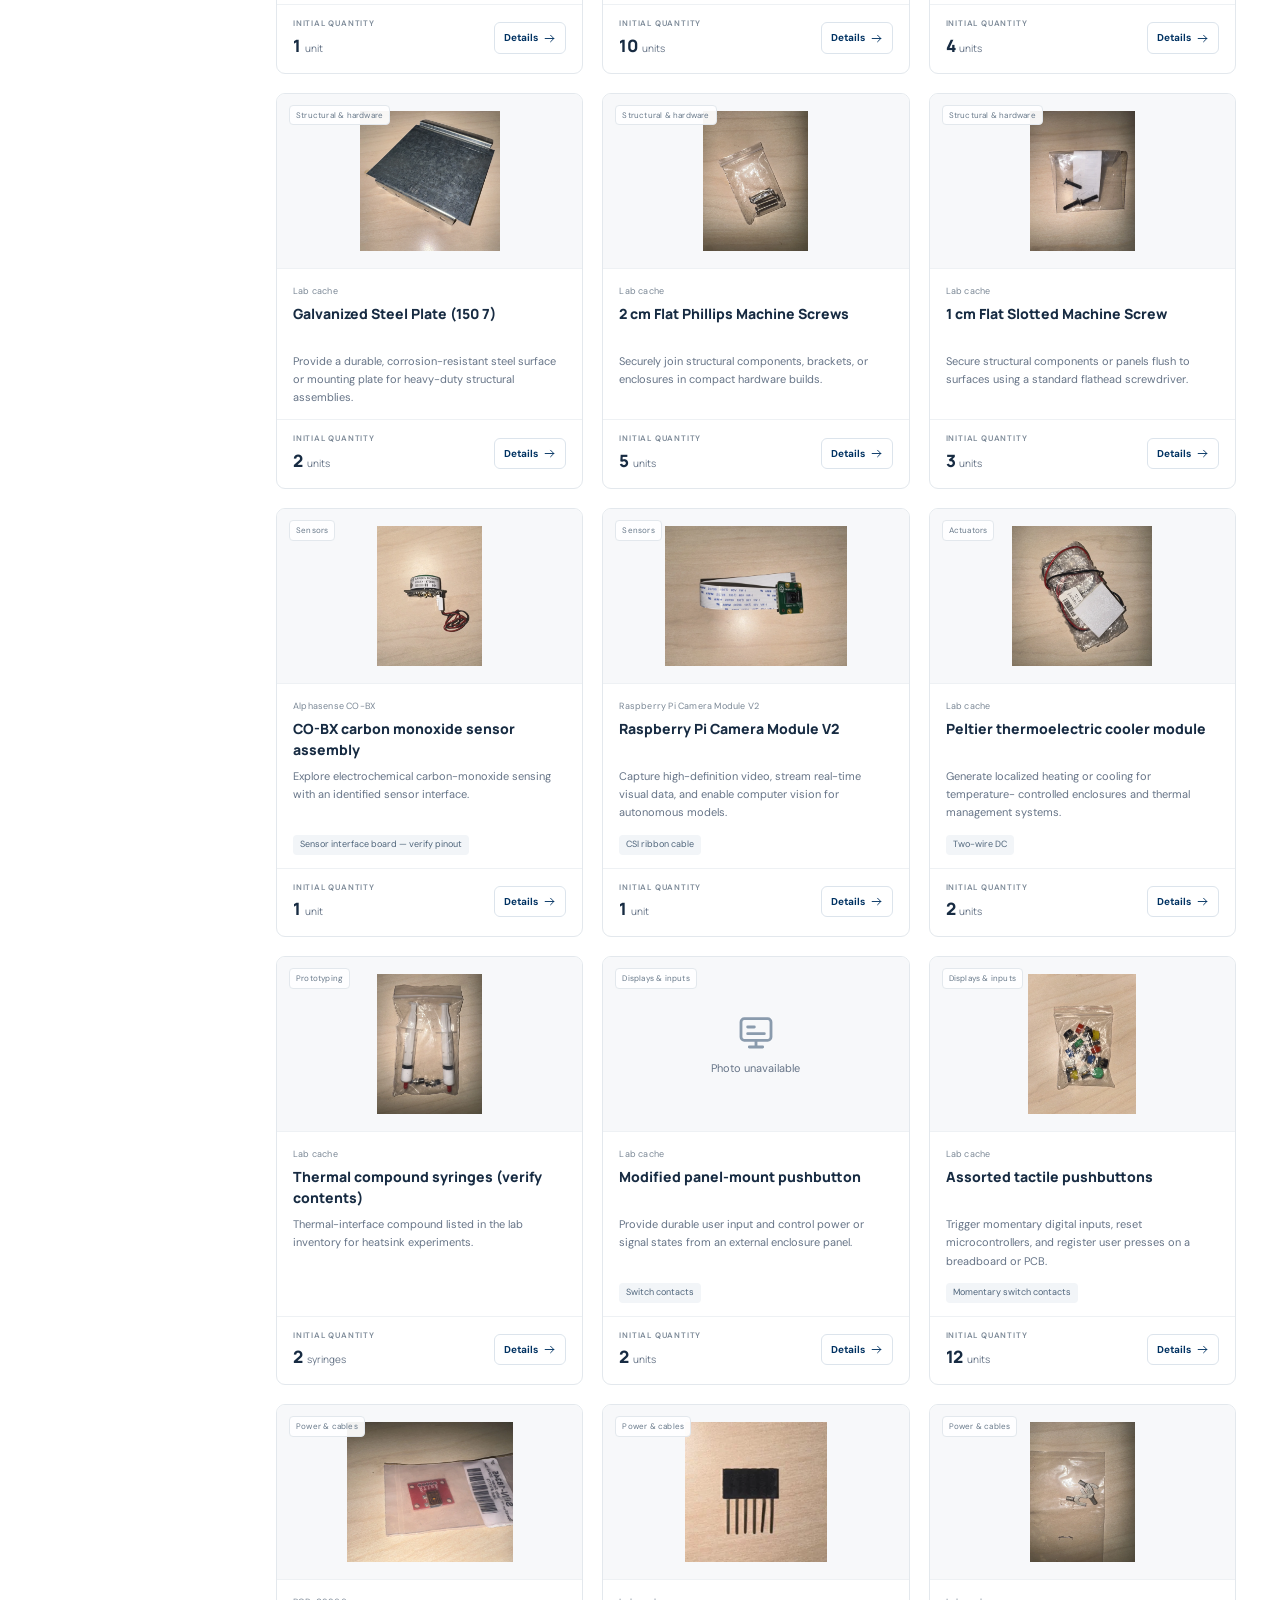
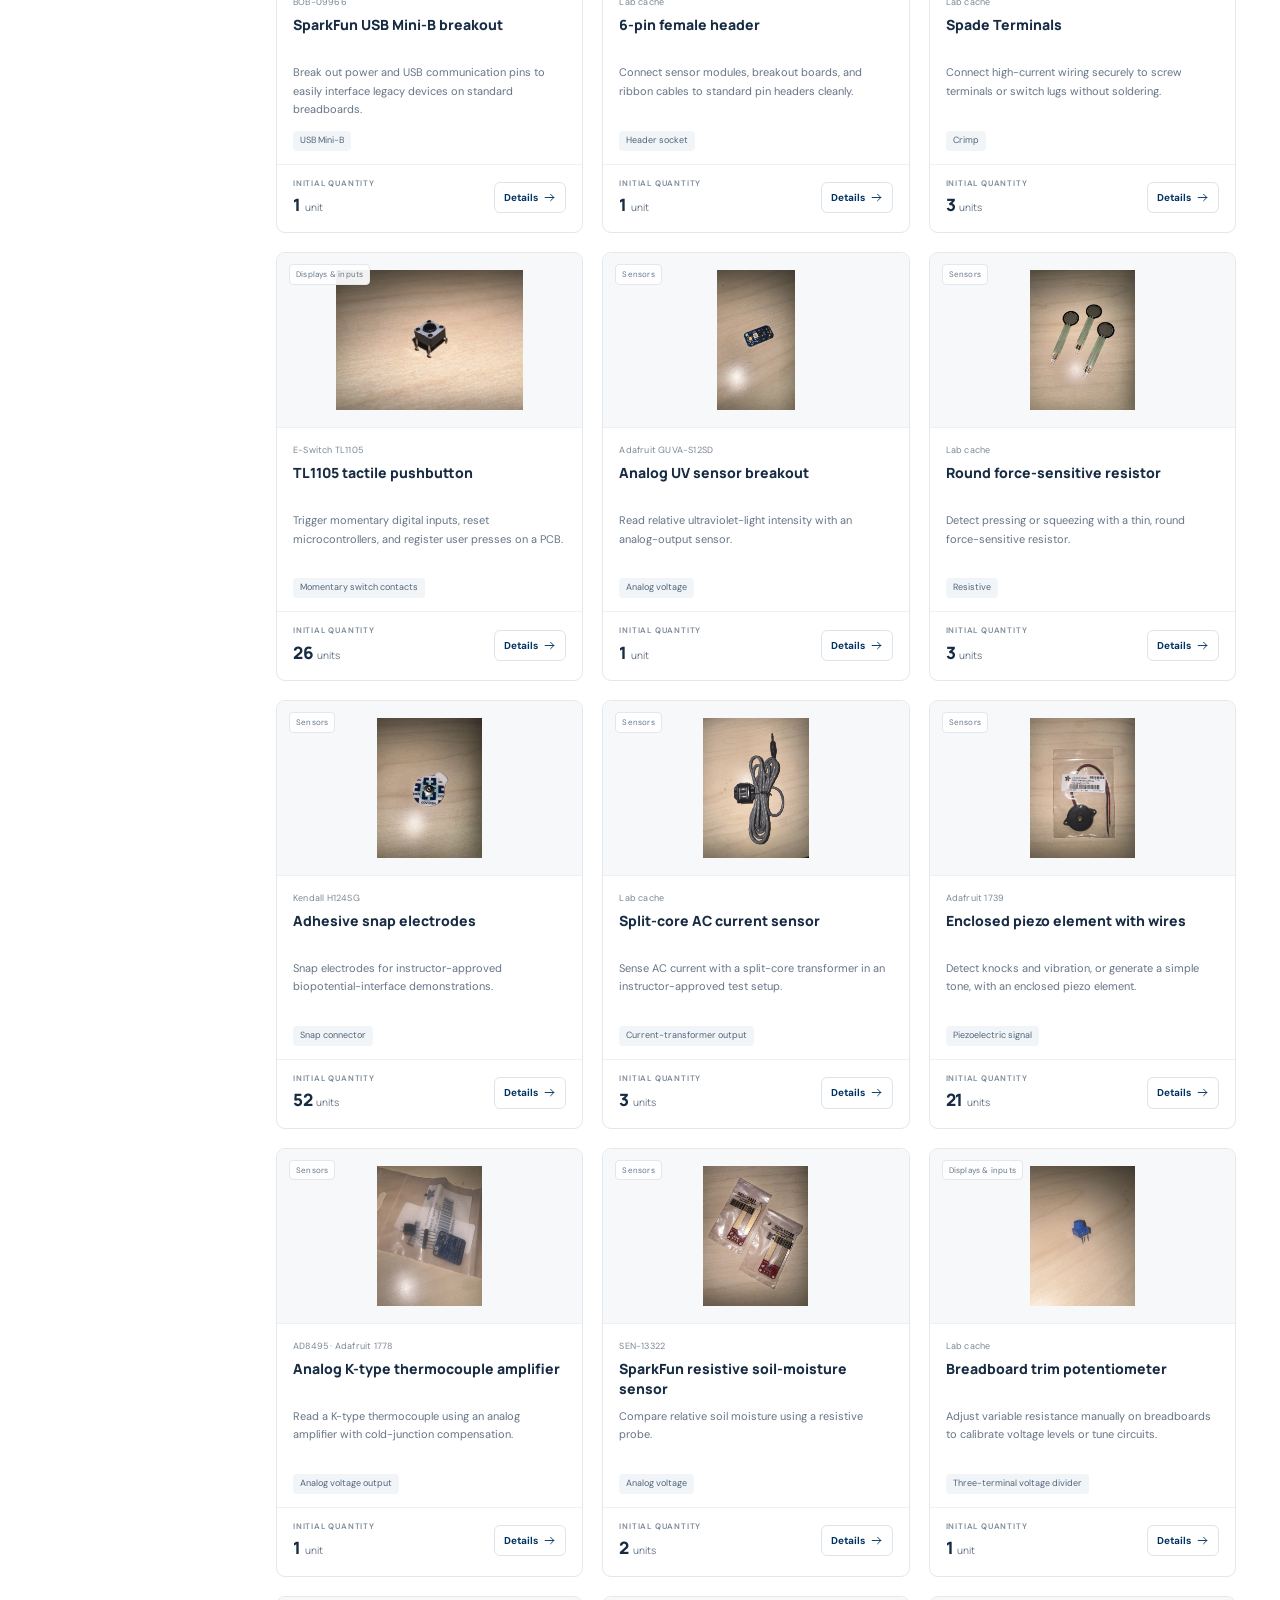
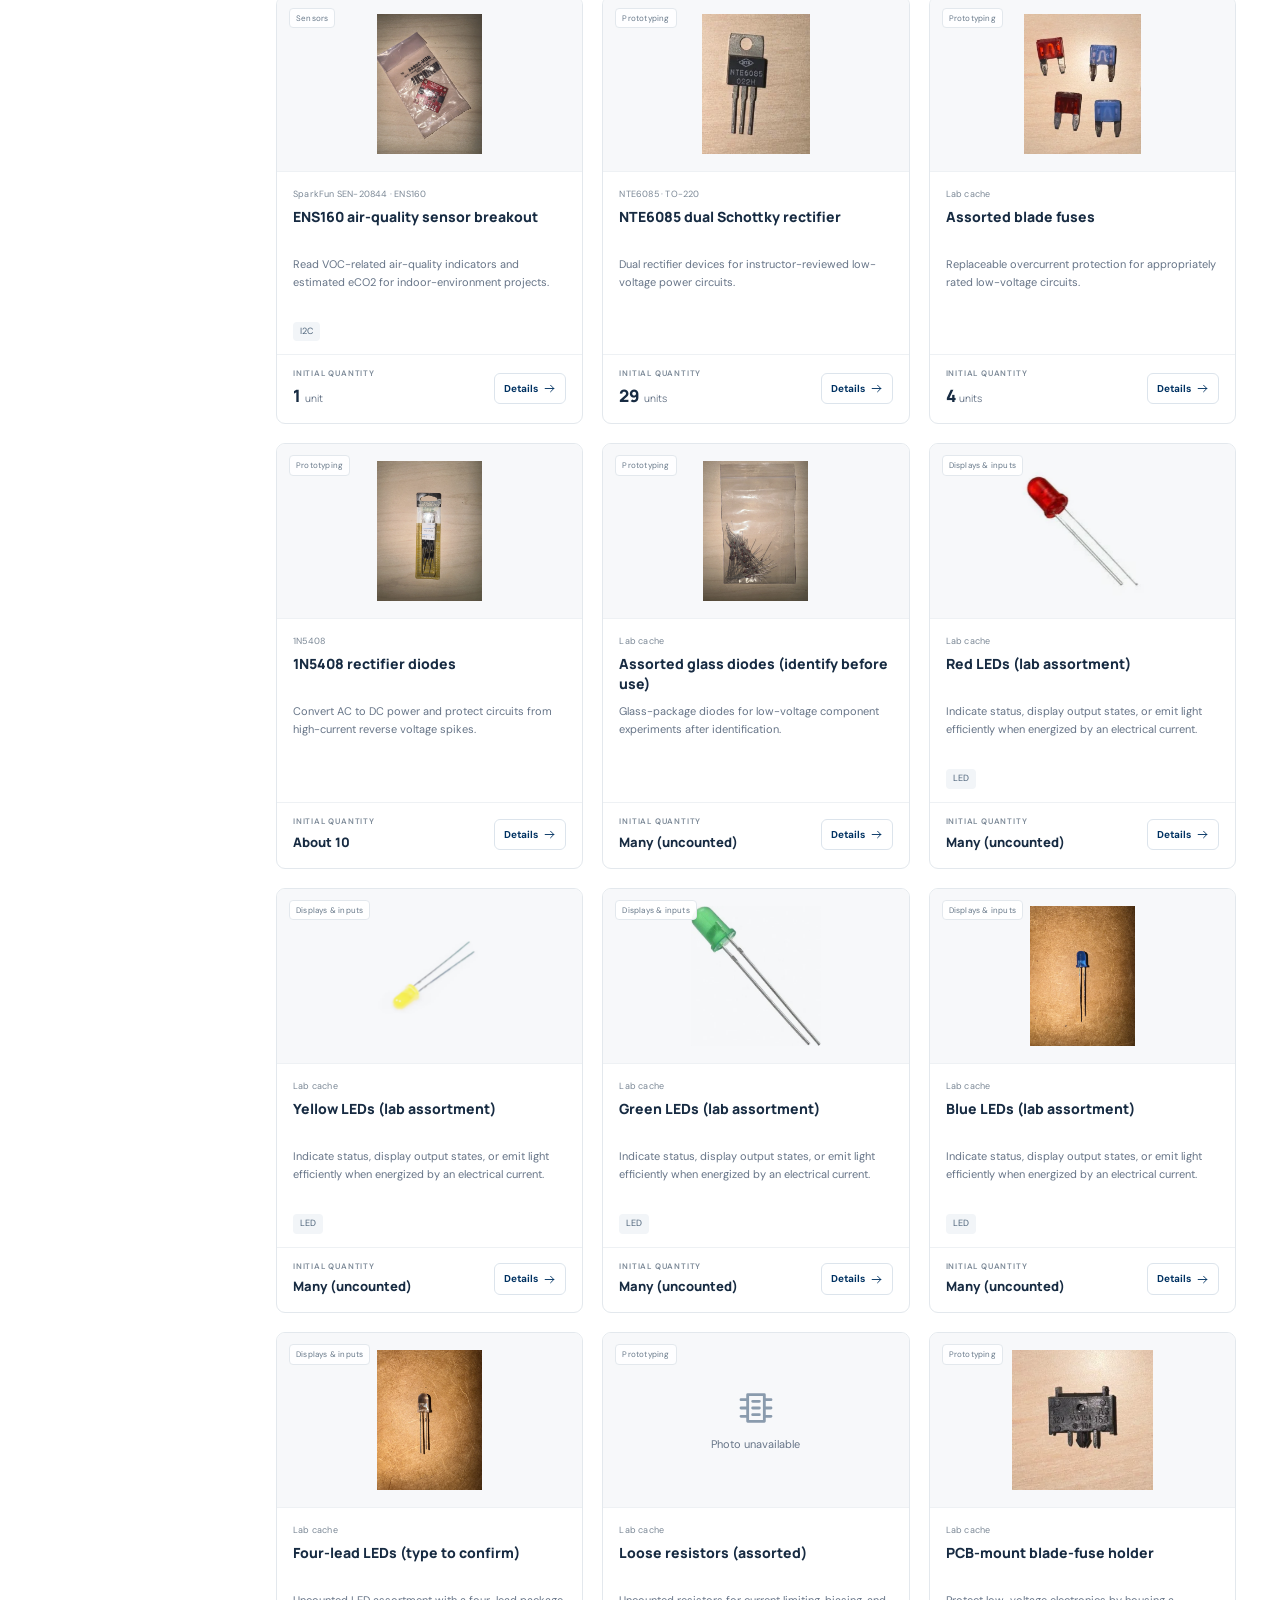
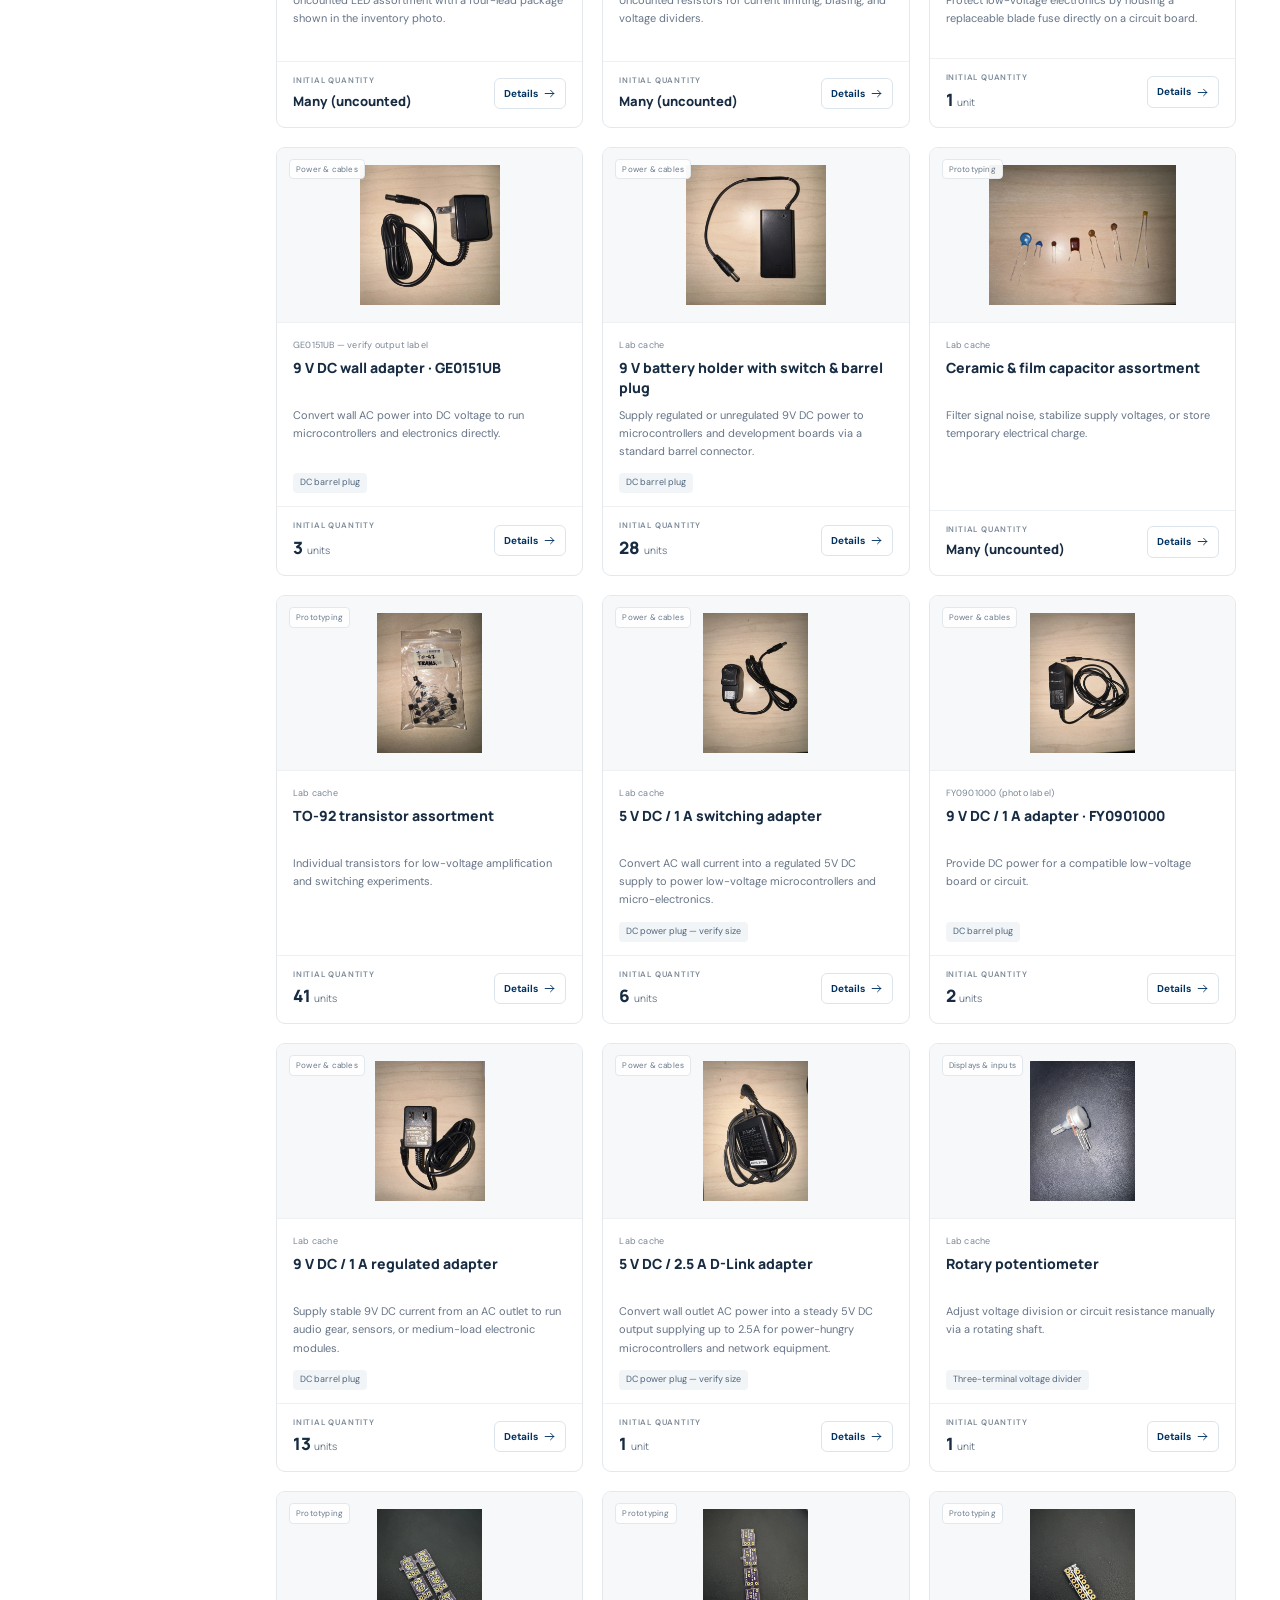
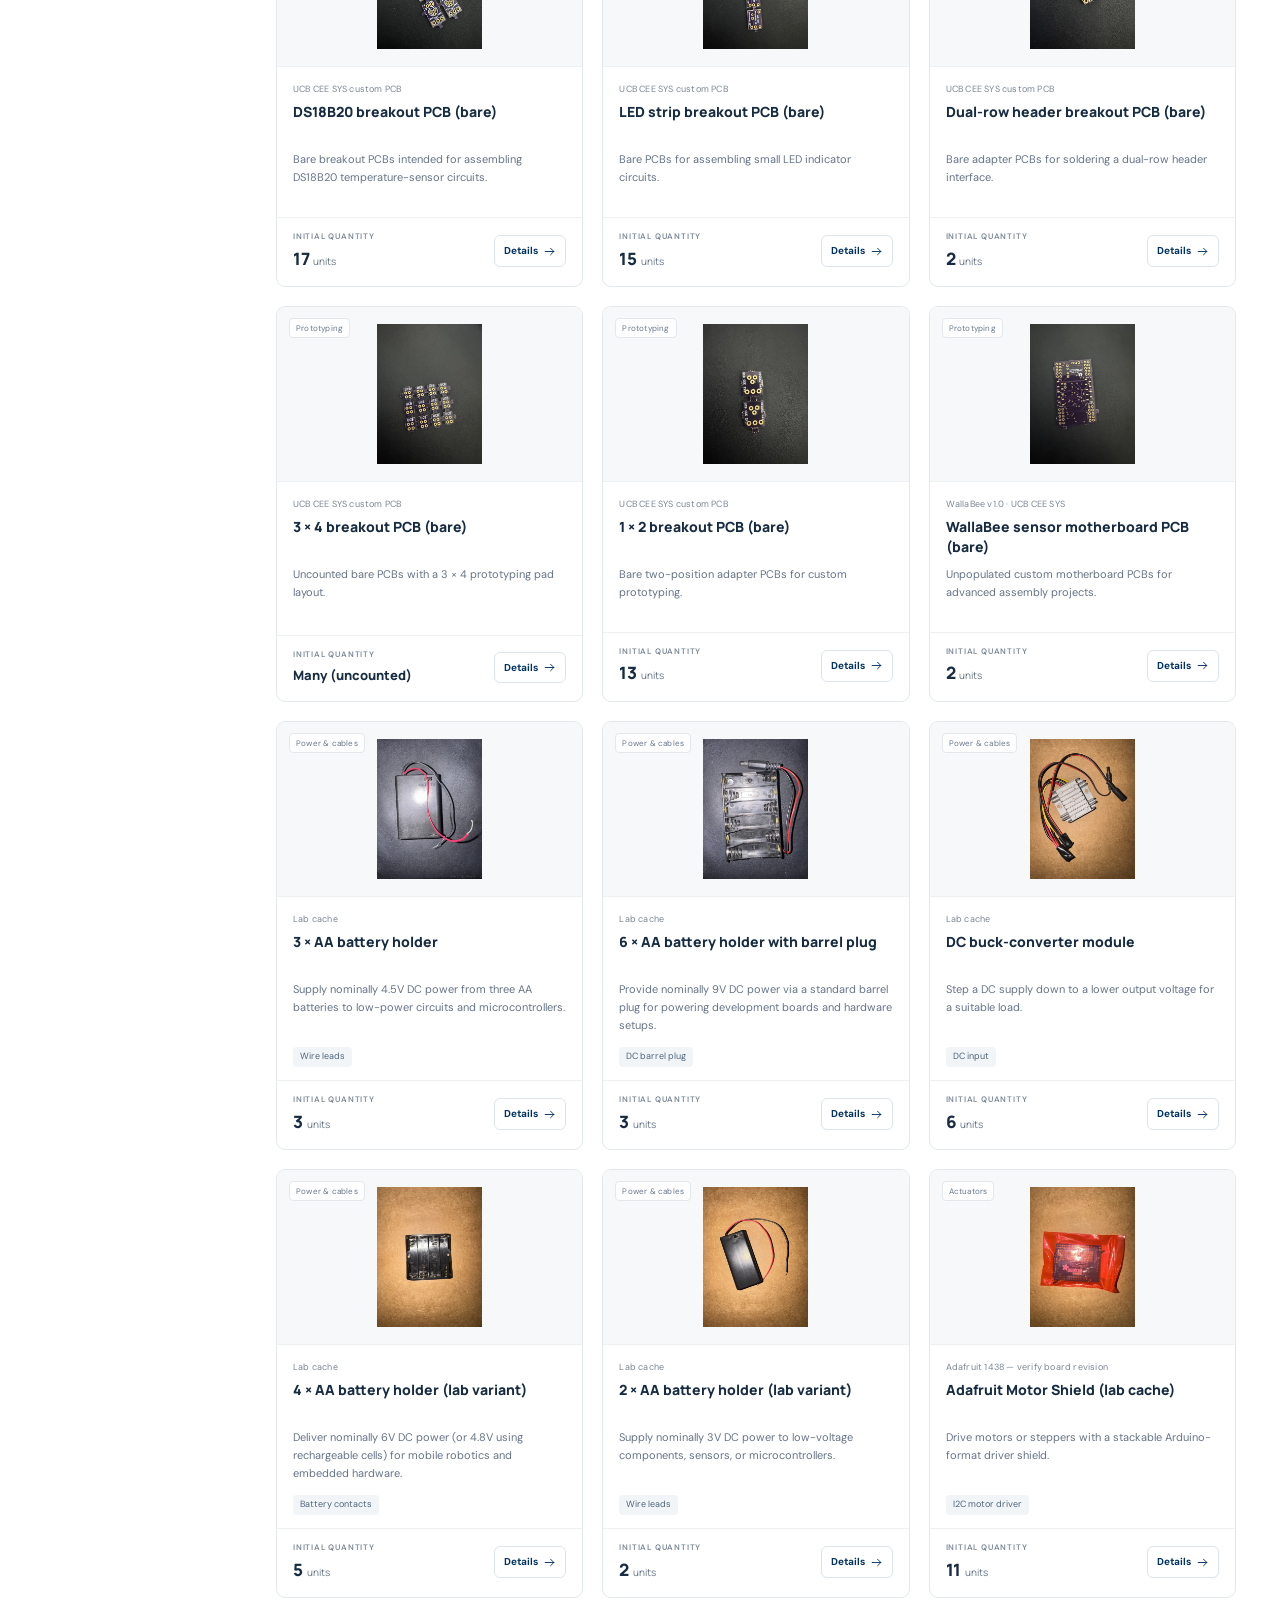
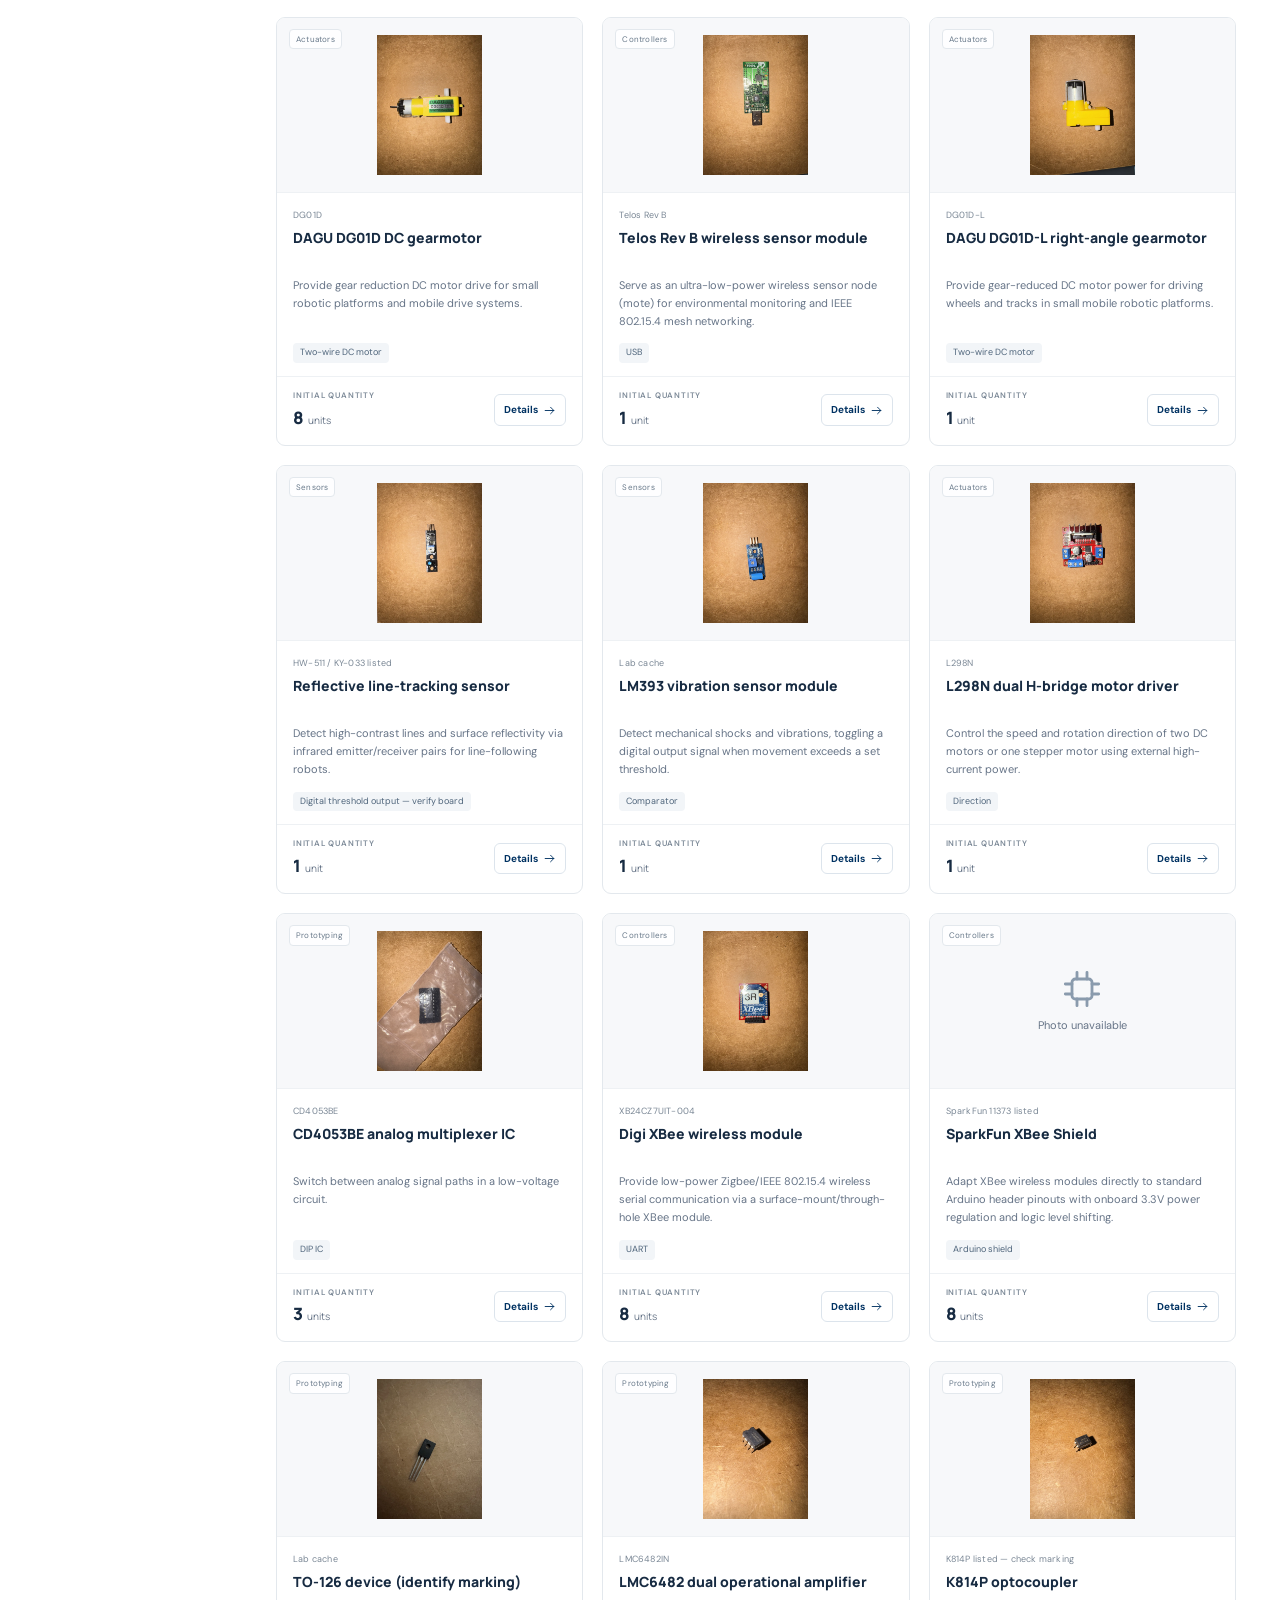
==== commit 677ef76e: "Expand materials catalog with eCAL lab inventory" ====
--- a/materials/index.html
+++ b/materials/index.html
@@ -52,7 +52,7 @@
         <aside class="category-panel" aria-labelledby="category-heading">
           <h3 id="category-heading">Browse by category</h3>
           <div id="category-filters" class="category-filters" role="group" aria-label="Filter by category"></div>
-          <div class="quantity-note"><svg class="icon" aria-hidden="true"><use href="#info"></use></svg><strong>A note on quantities</strong><p>Initial quantities show the total purchased at the start of the course. They do not reflect current availability.</p></div>
+          <div class="quantity-note"><svg class="icon" aria-hidden="true"><use href="#info"></use></svg><strong>A note on quantities</strong><p>Starting quantities come from course purchases and the lab inventory. “Many,” “Few,” and “About” are uncounted or approximate. These are not live availability counts.</p></div>
         </aside>
         <div class="catalog-main">
           <div class="toolbar">
@@ -67,7 +67,7 @@
       </div>
     </section>
   </main>
-  <footer class="site-footer"><div><strong>CE186 <span>/</span> Design of IoT for Smart Cities</strong><p>University of California, Berkeley · Fall 2026</p></div><p>Product photos courtesy of the linked suppliers.<br>Photo sources and documentation are listed with each item.</p><a href="#page-title">Back to top <svg class="icon" aria-hidden="true"><use href="#arrow-up"></use></svg></a></footer>
+  <footer class="site-footer"><div><strong>CE186 <span>/</span> Design of IoT for Smart Cities</strong><p>University of California, Berkeley · Fall 2026</p></div><p>Lab inventory photos and linked supplier images.<br>Photo sources and documentation are listed with each item.</p><a href="#page-title">Back to top <svg class="icon" aria-hidden="true"><use href="#arrow-up"></use></svg></a></footer>
   <dialog id="item-dialog" aria-labelledby="detail-title"><button type="button" class="dialog-close" aria-label="Close item details" autofocus><svg class="icon" aria-hidden="true"><use href="#close"></use></svg></button><div id="detail-content"></div></dialog>
   <svg class="svg-definitions" xmlns="http://www.w3.org/2000/svg" aria-hidden="true">
     <symbol id="search" viewBox="0 0 24 24"><circle cx="10.5" cy="10.5" r="6.5"></circle><path d="m16 16 4.5 4.5"></path></symbol>
--- a/materials/styles.css
+++ b/materials/styles.css
@@ -113,6 +113,8 @@
 .initial-label{display:block;font-size:8px;letter-spacing:.8px;color:#7d8a98;font-weight:600;margin-bottom:3px}
 .quantity-value{font-size:17px;font-family:var(--display);font-weight:800;letter-spacing:-.3px}
 .quantity-unit{font-size:10px;color:var(--muted);font-weight:400;letter-spacing:0;margin-left:4px}
+.quantity-estimate{font-size:13px;letter-spacing:0;line-height:1.5}
+.product-photo.lab-photo,.detail-image-area img.lab-photo{mix-blend-mode:normal;border-radius:5px}
 .pack-contents{font-size:9px;color:var(--muted);display:block;margin-top:2px}
 .details-button{border:1px solid #dce4ec;border-radius:6px;padding:7px 9px;background:#fff;color:var(--navy);font-size:10px;font-weight:700;display:flex;align-items:center;gap:5px;flex-shrink:0}
 .details-button .icon{width:13px;height:13px}
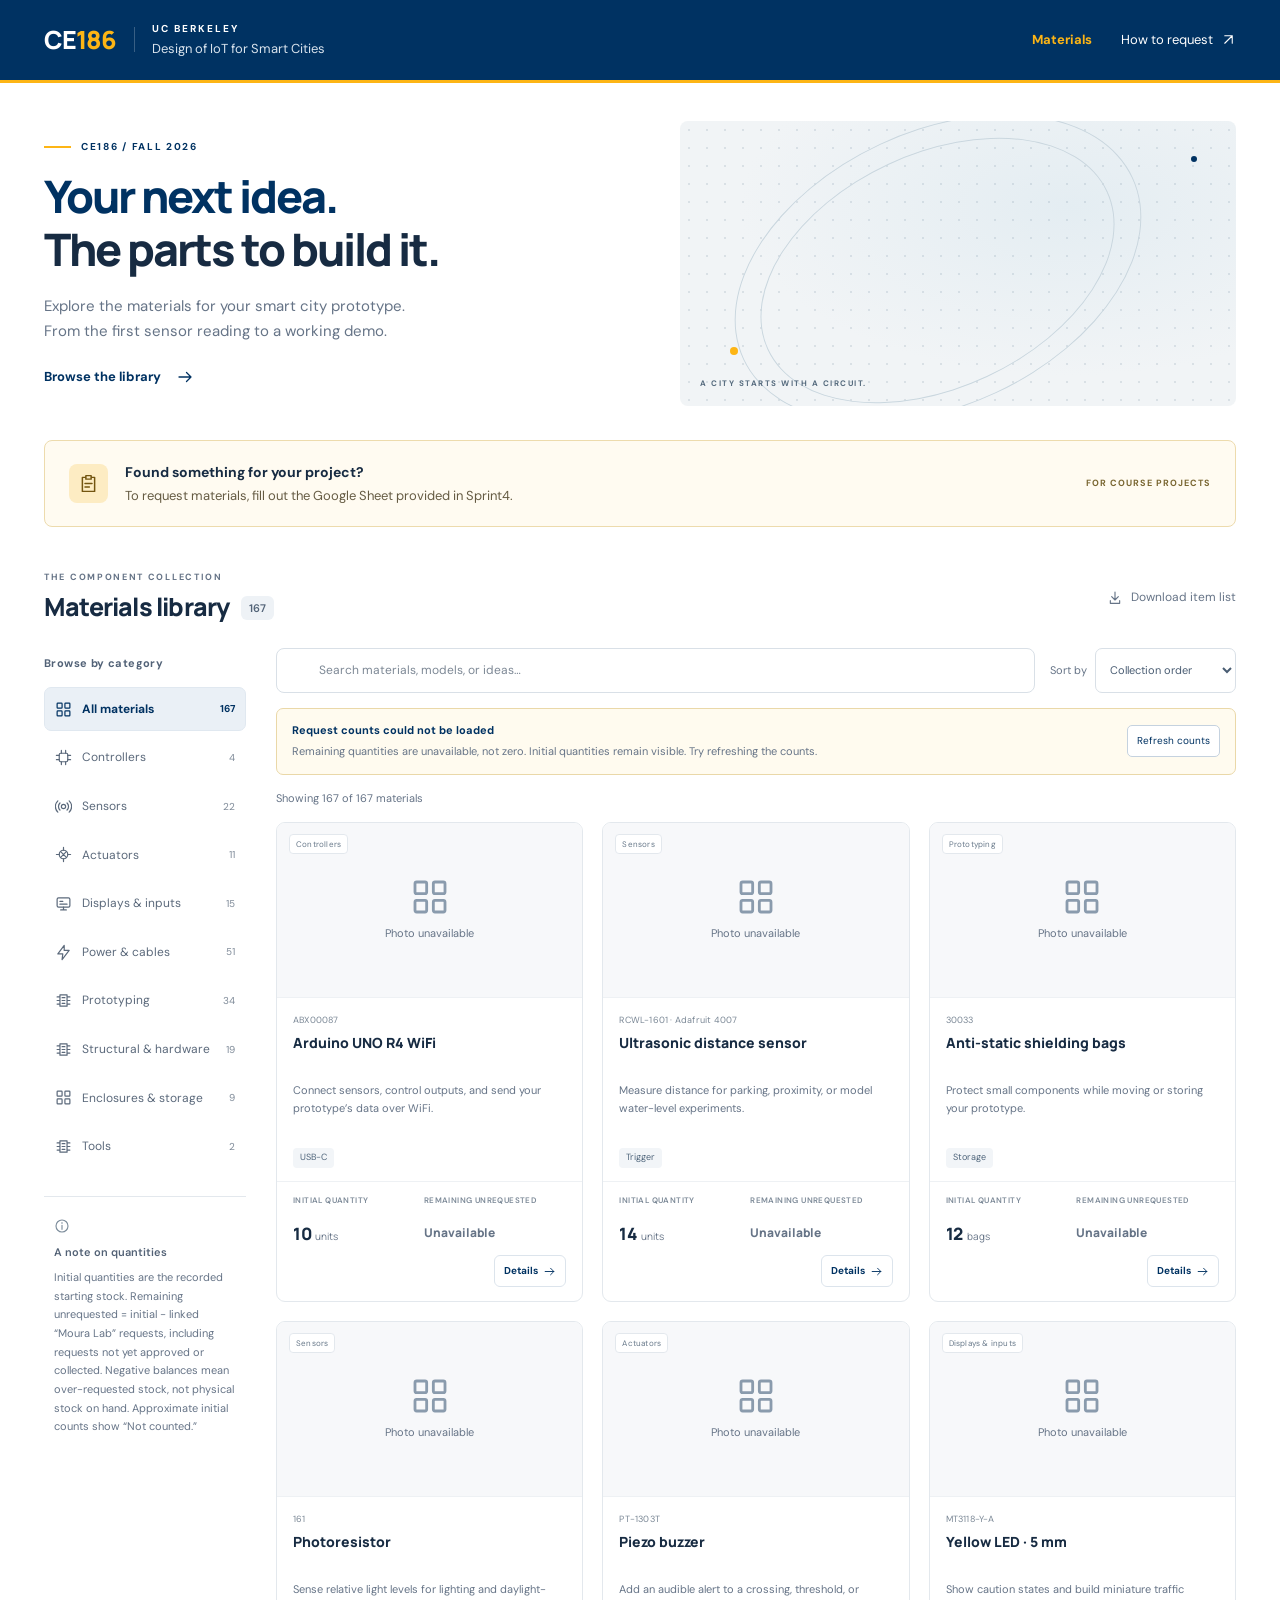
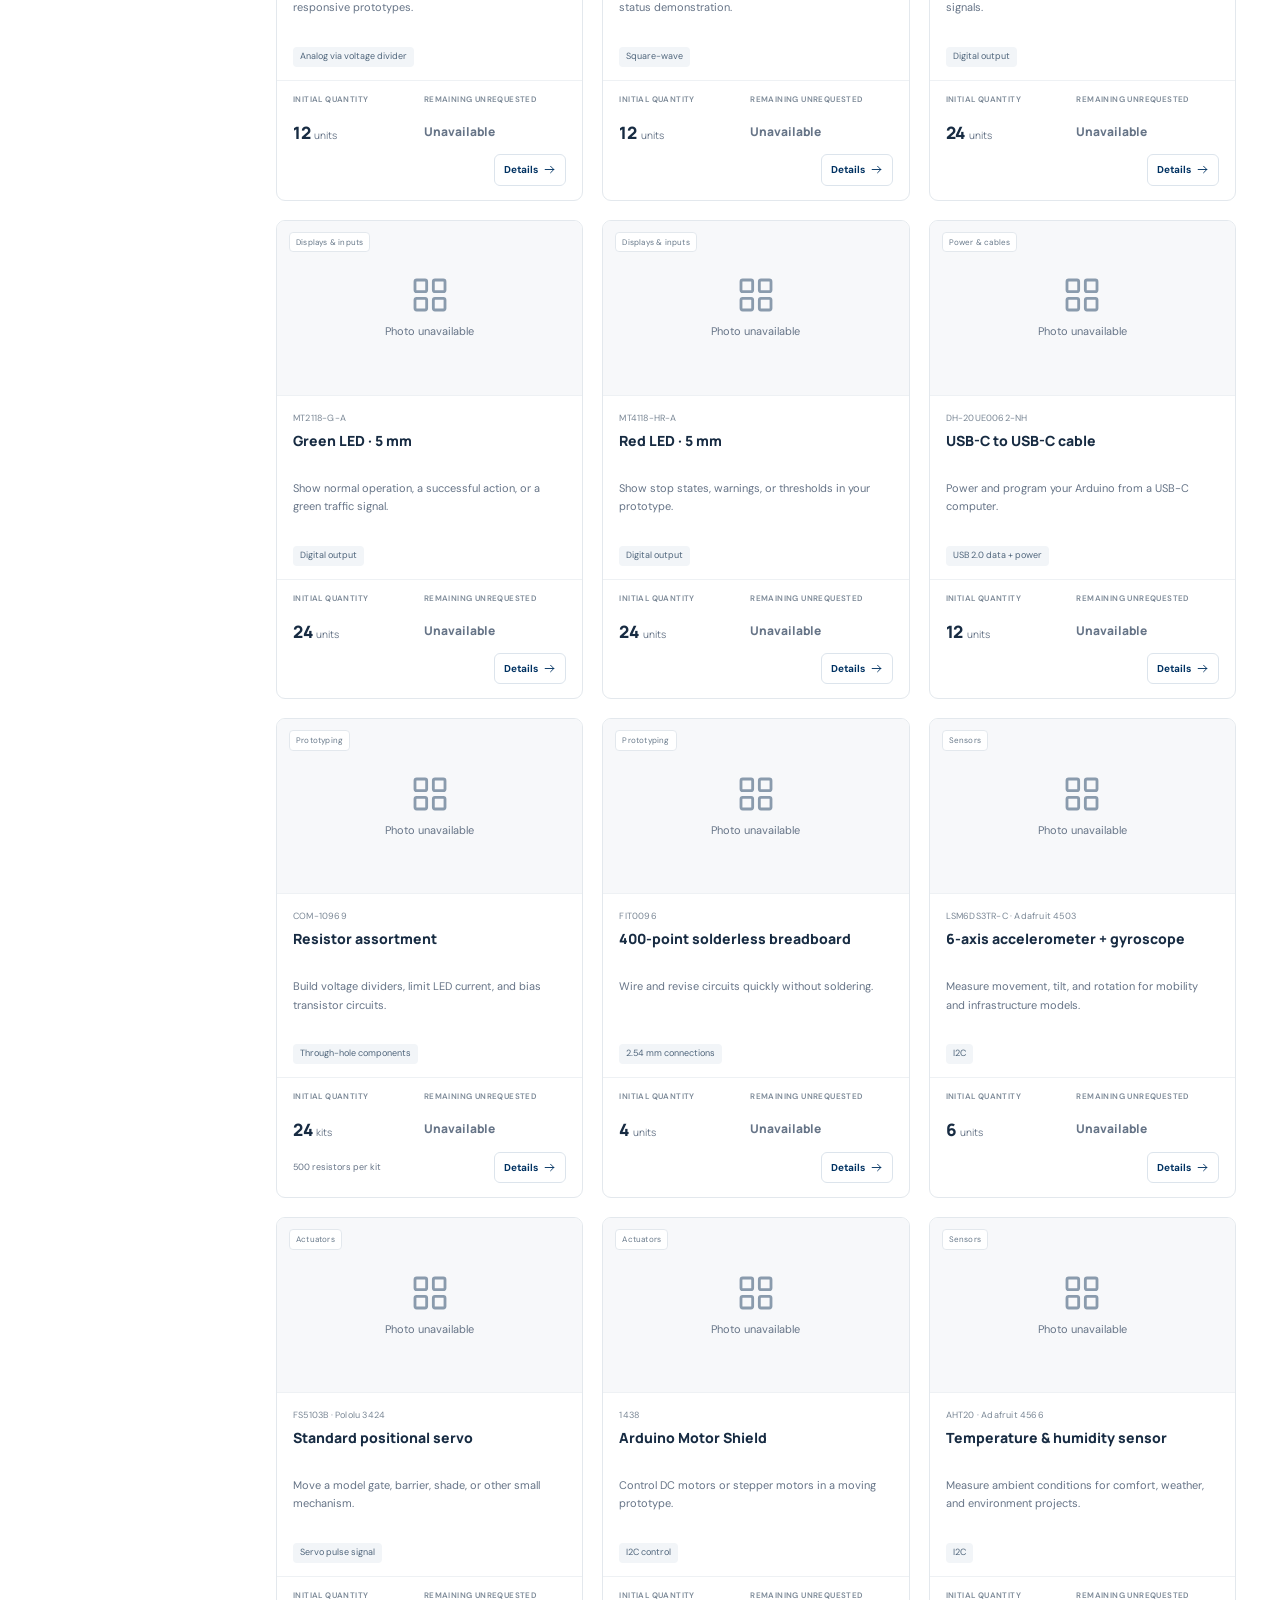
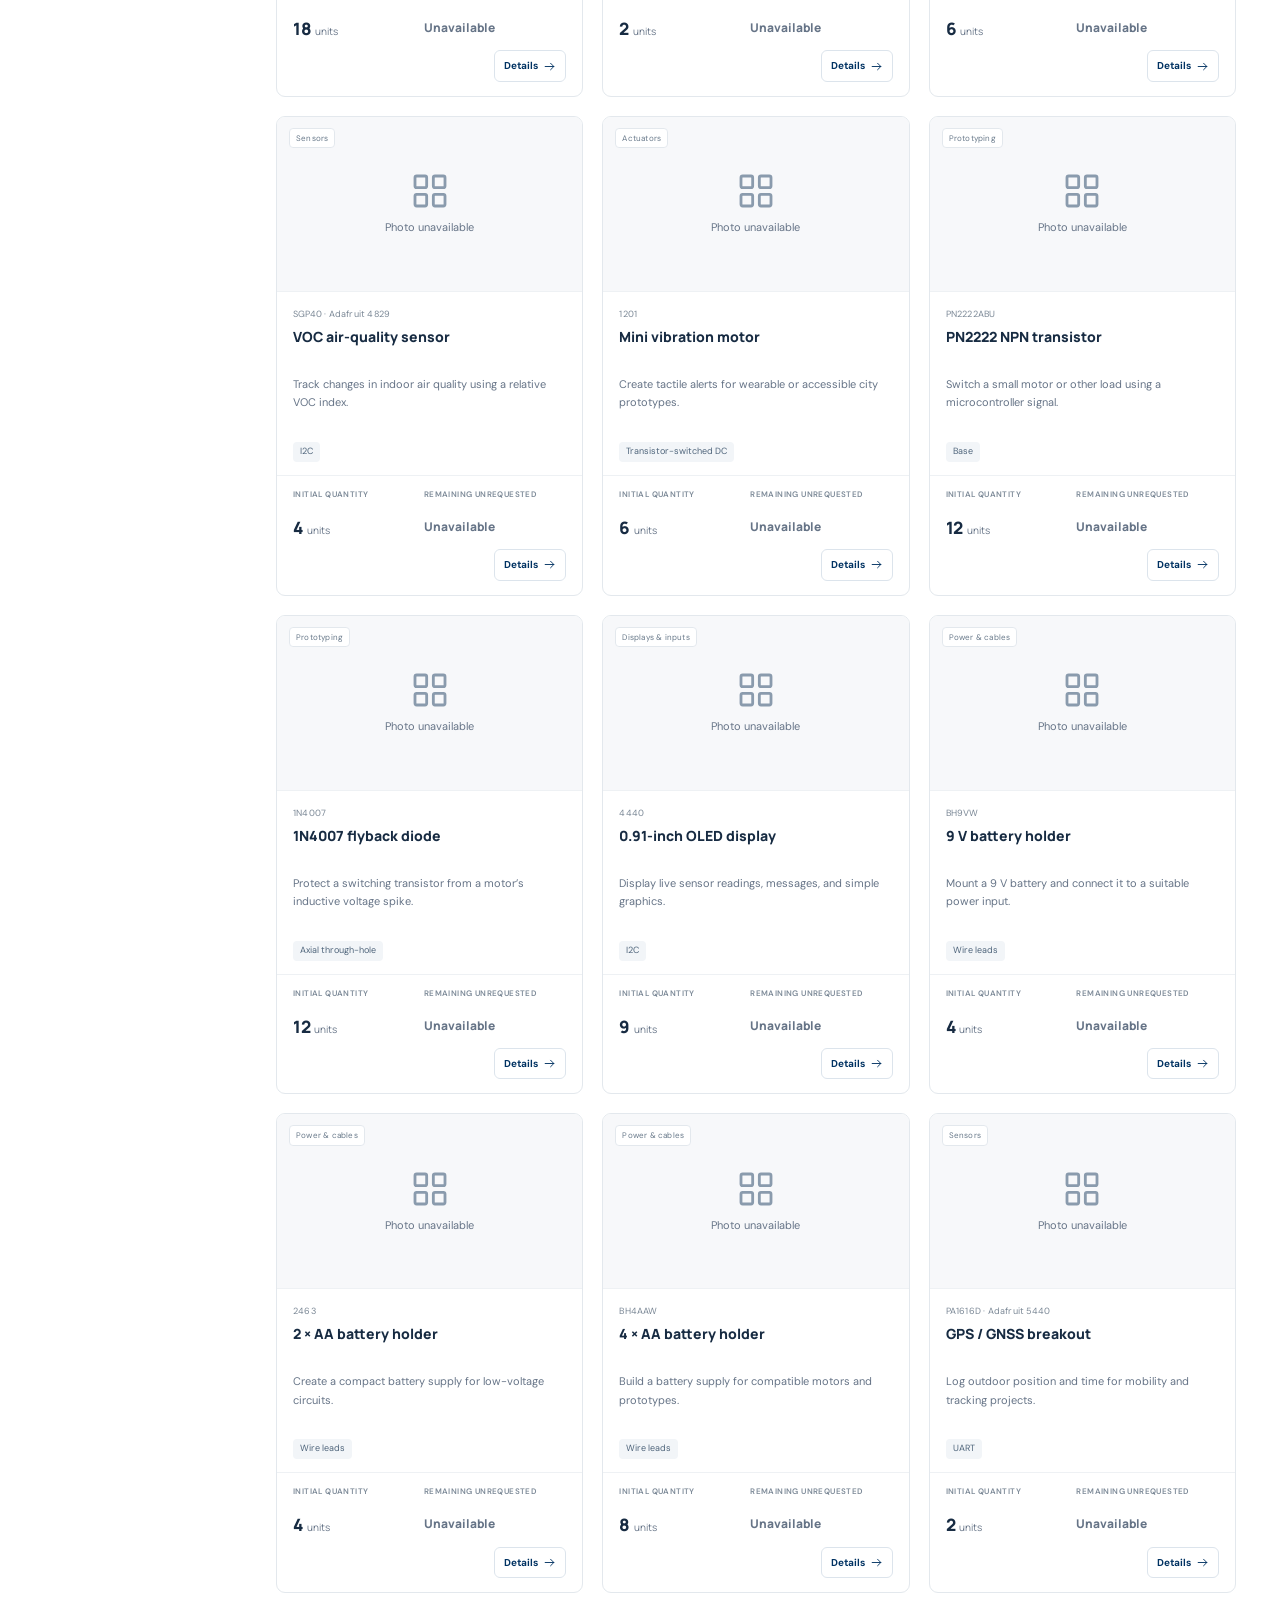
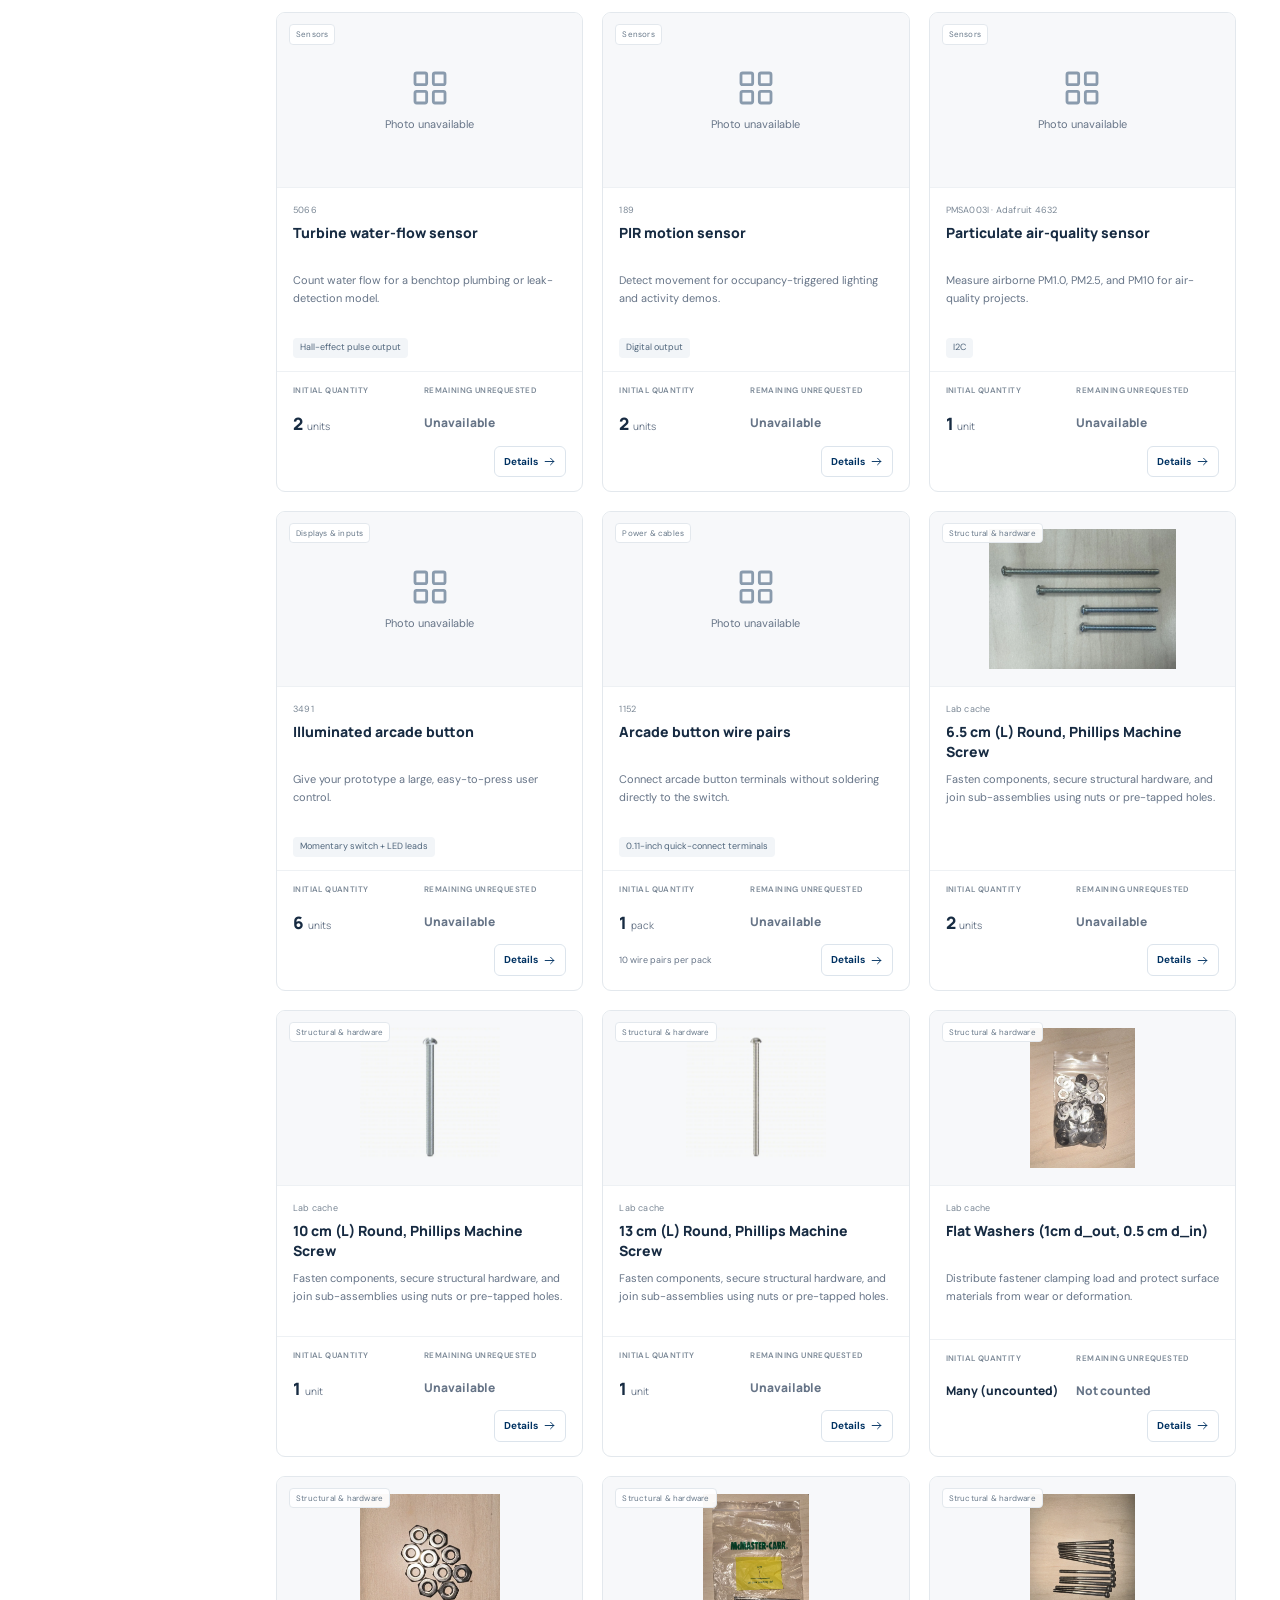
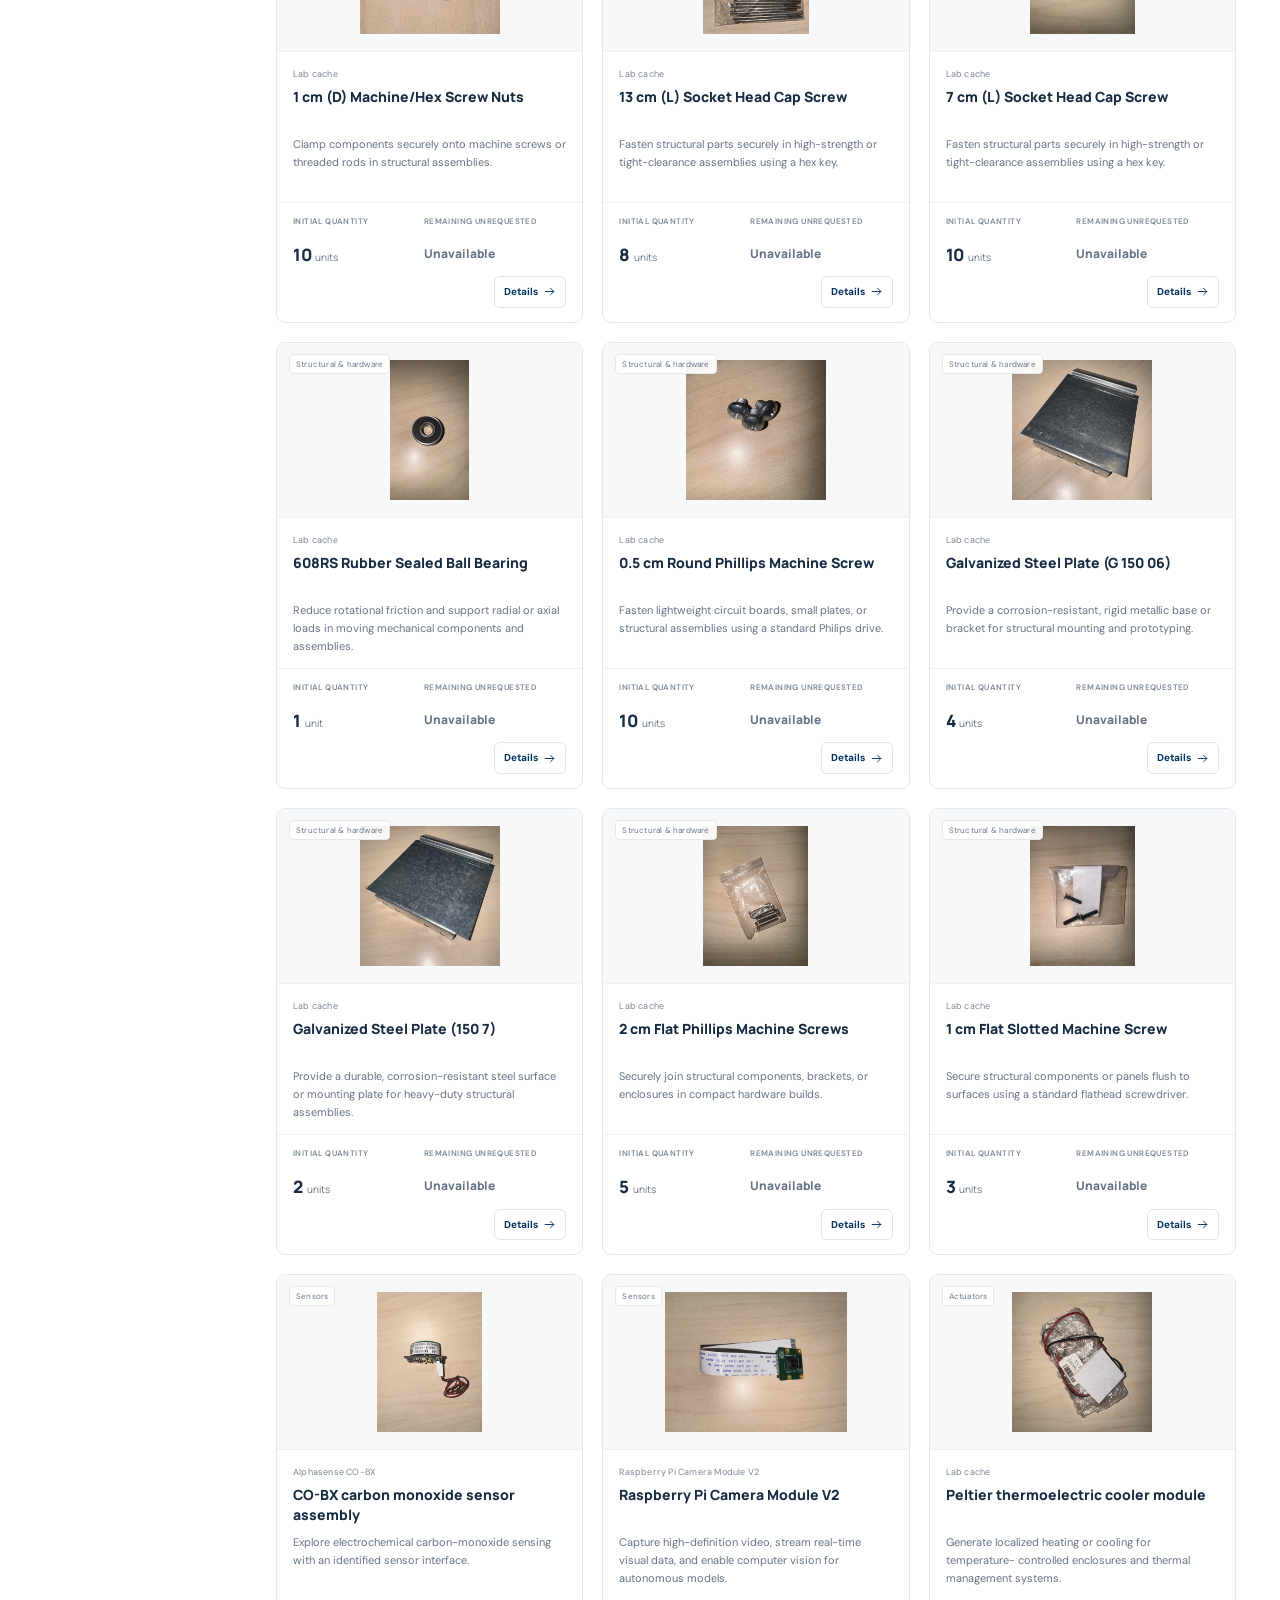
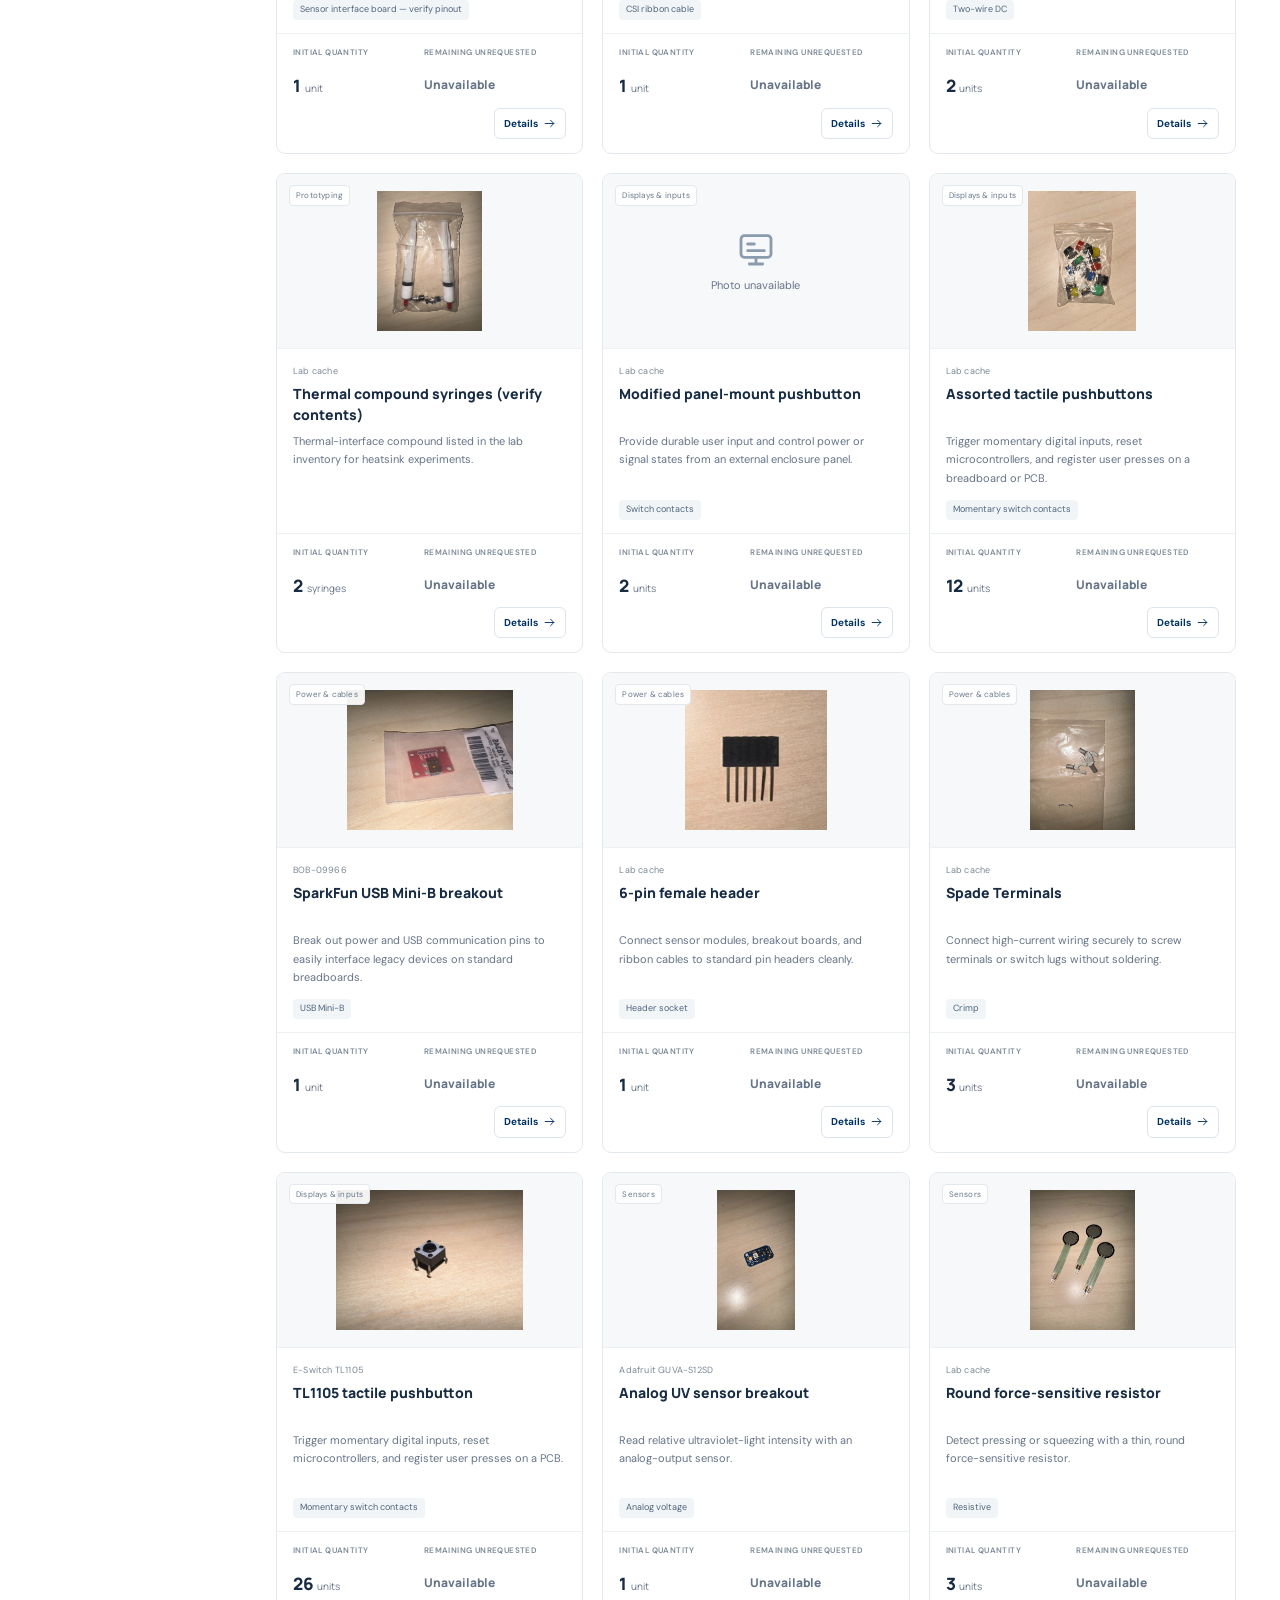
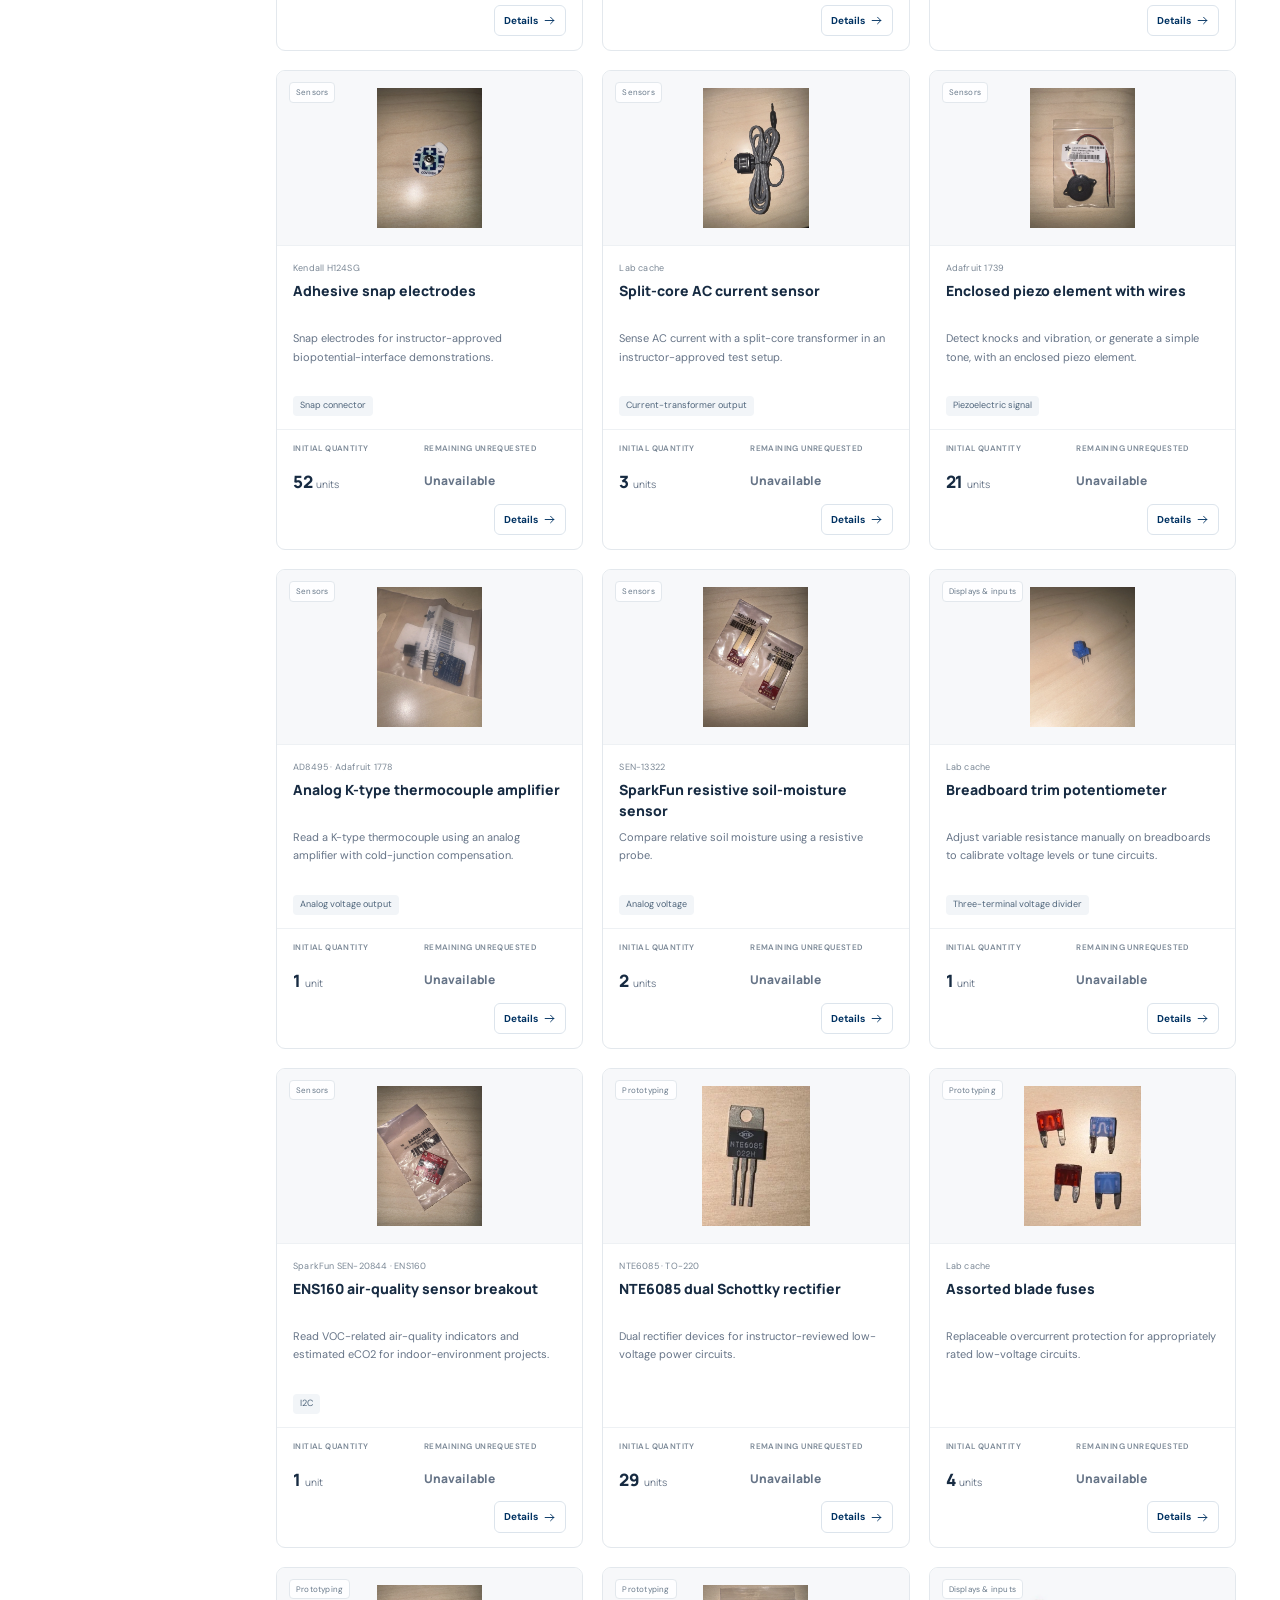
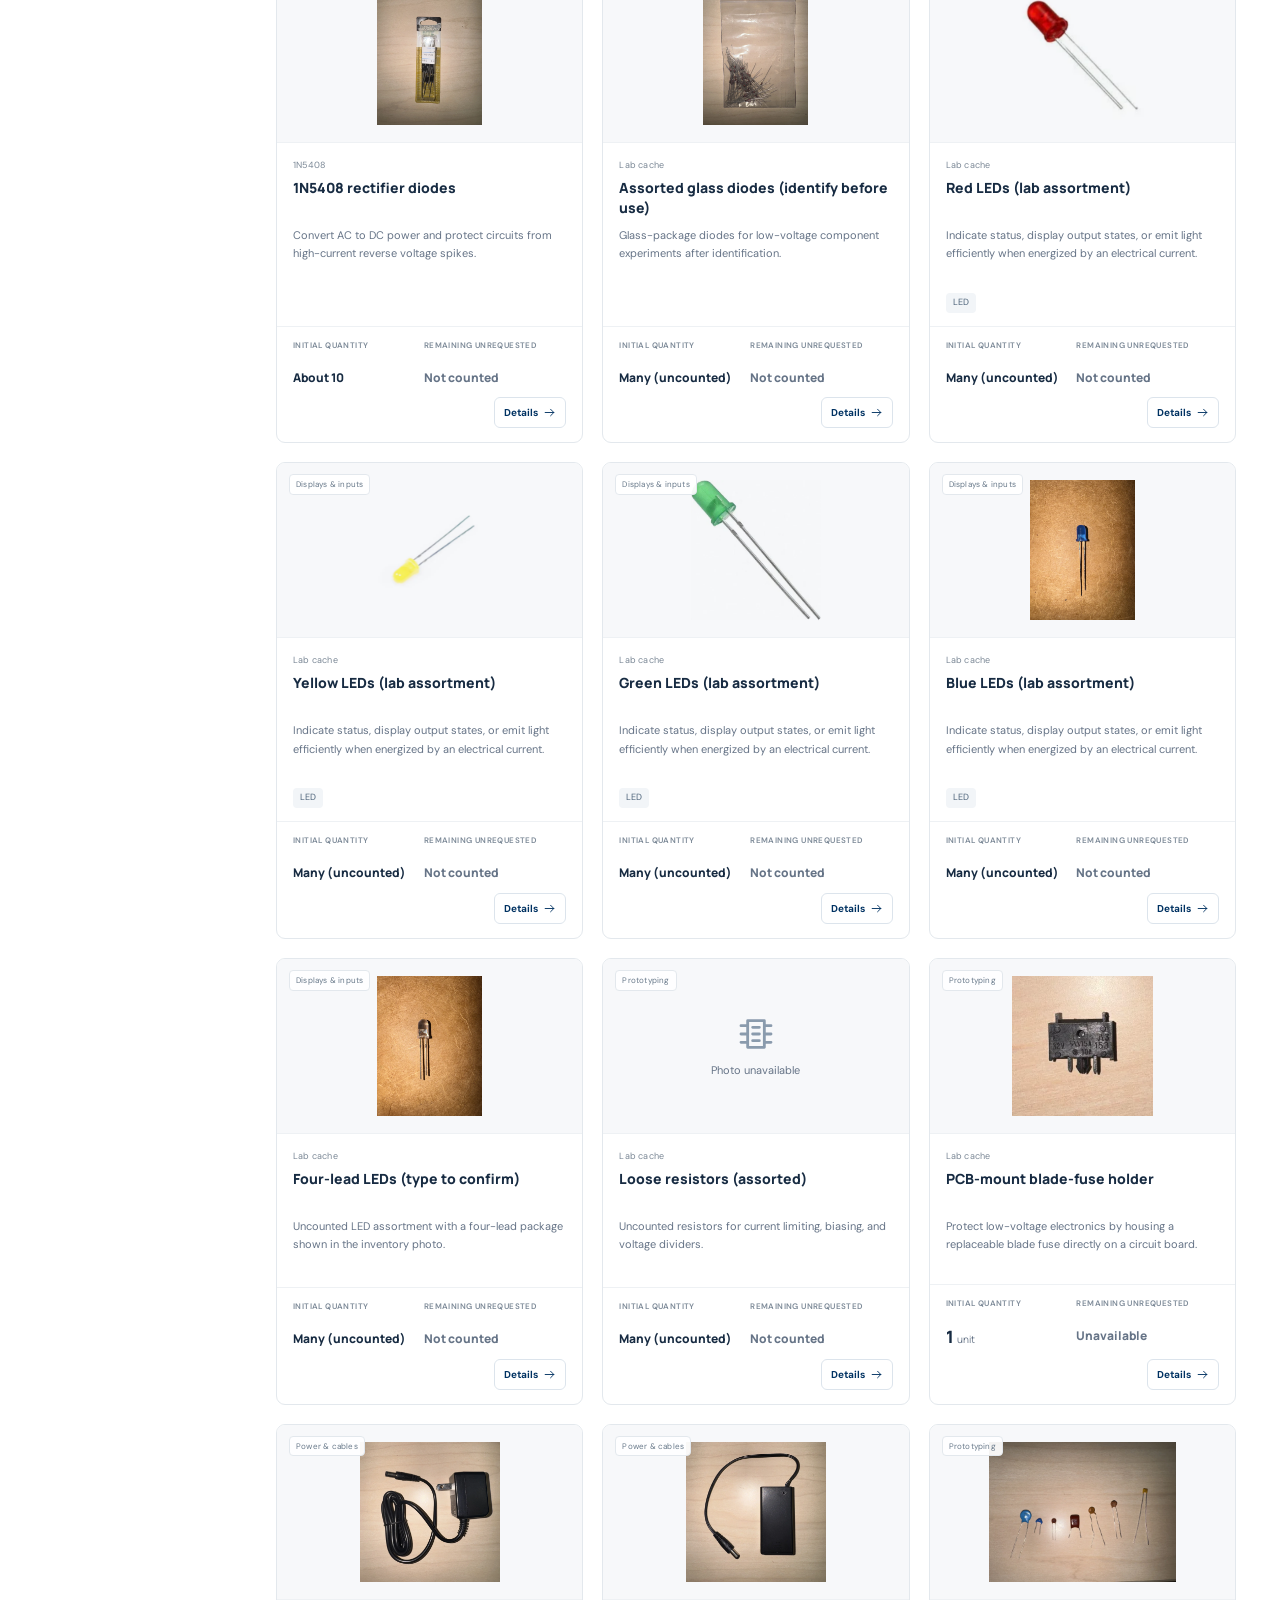
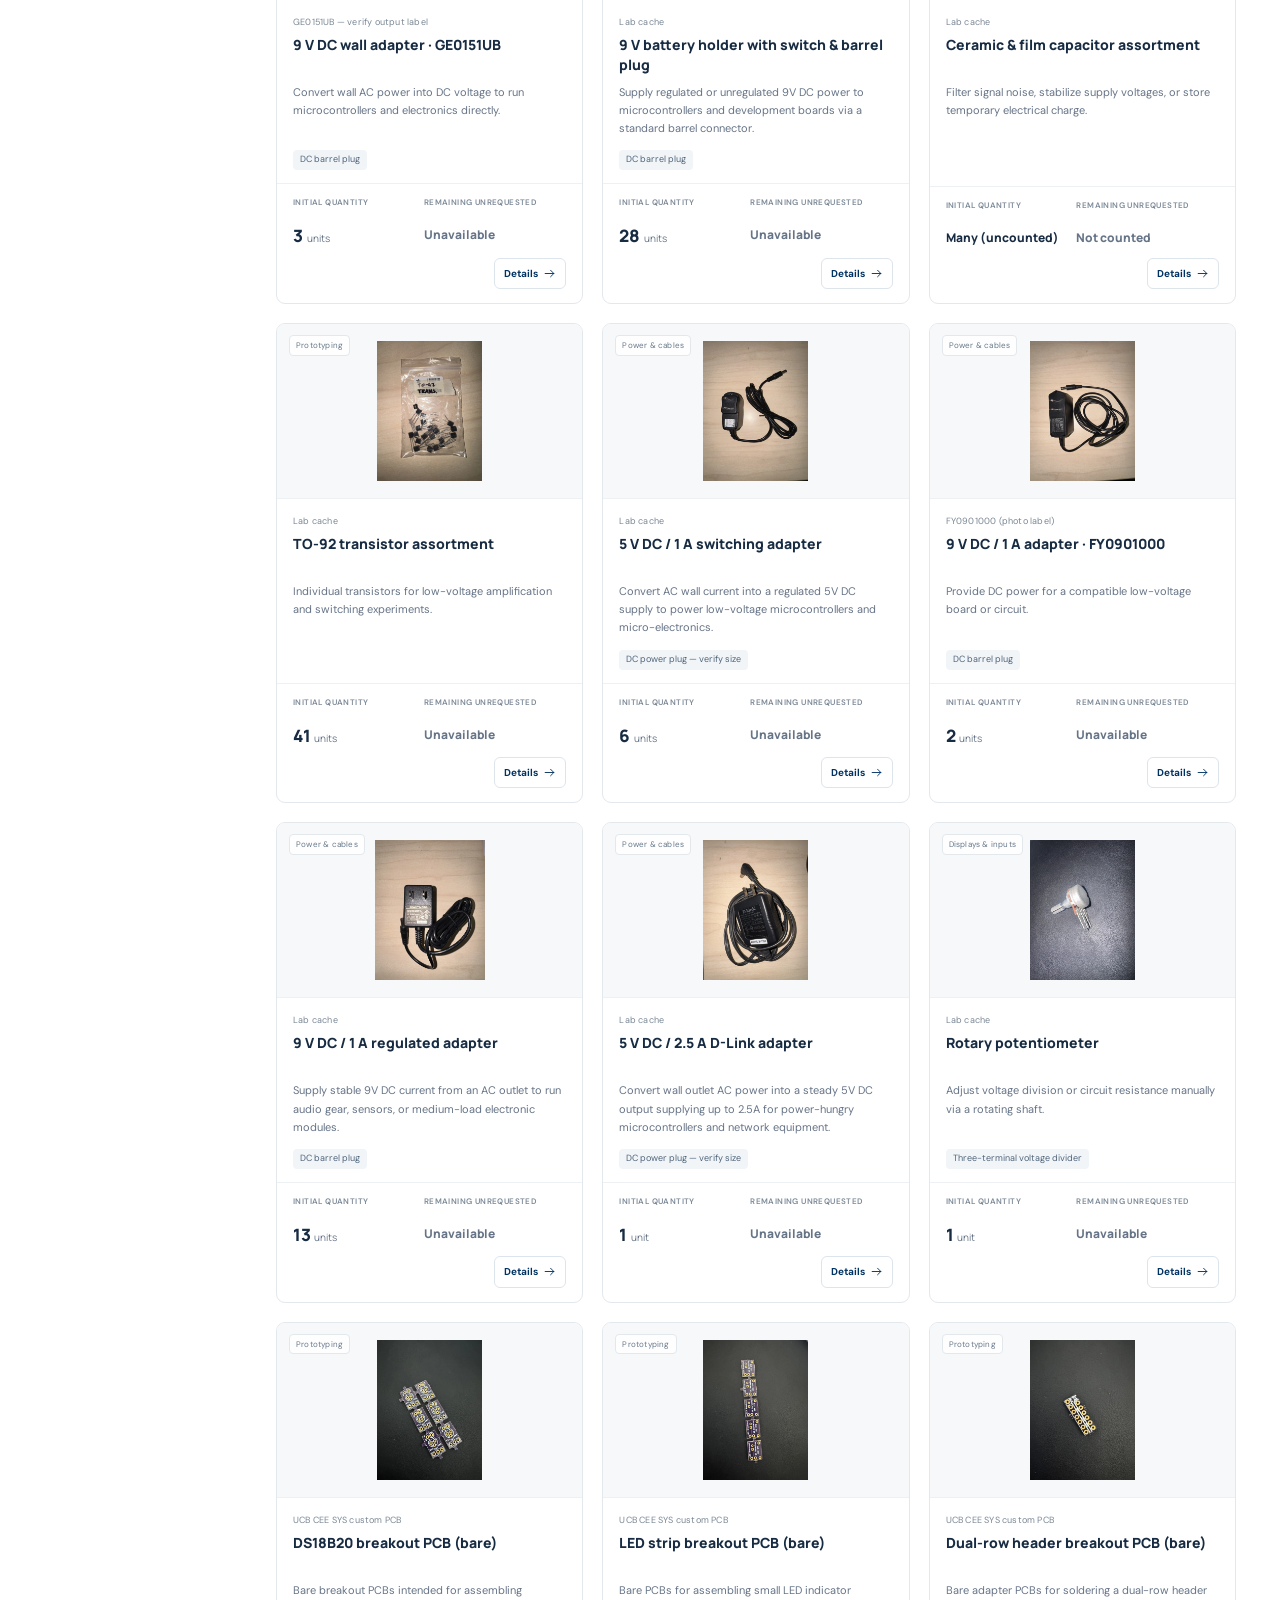
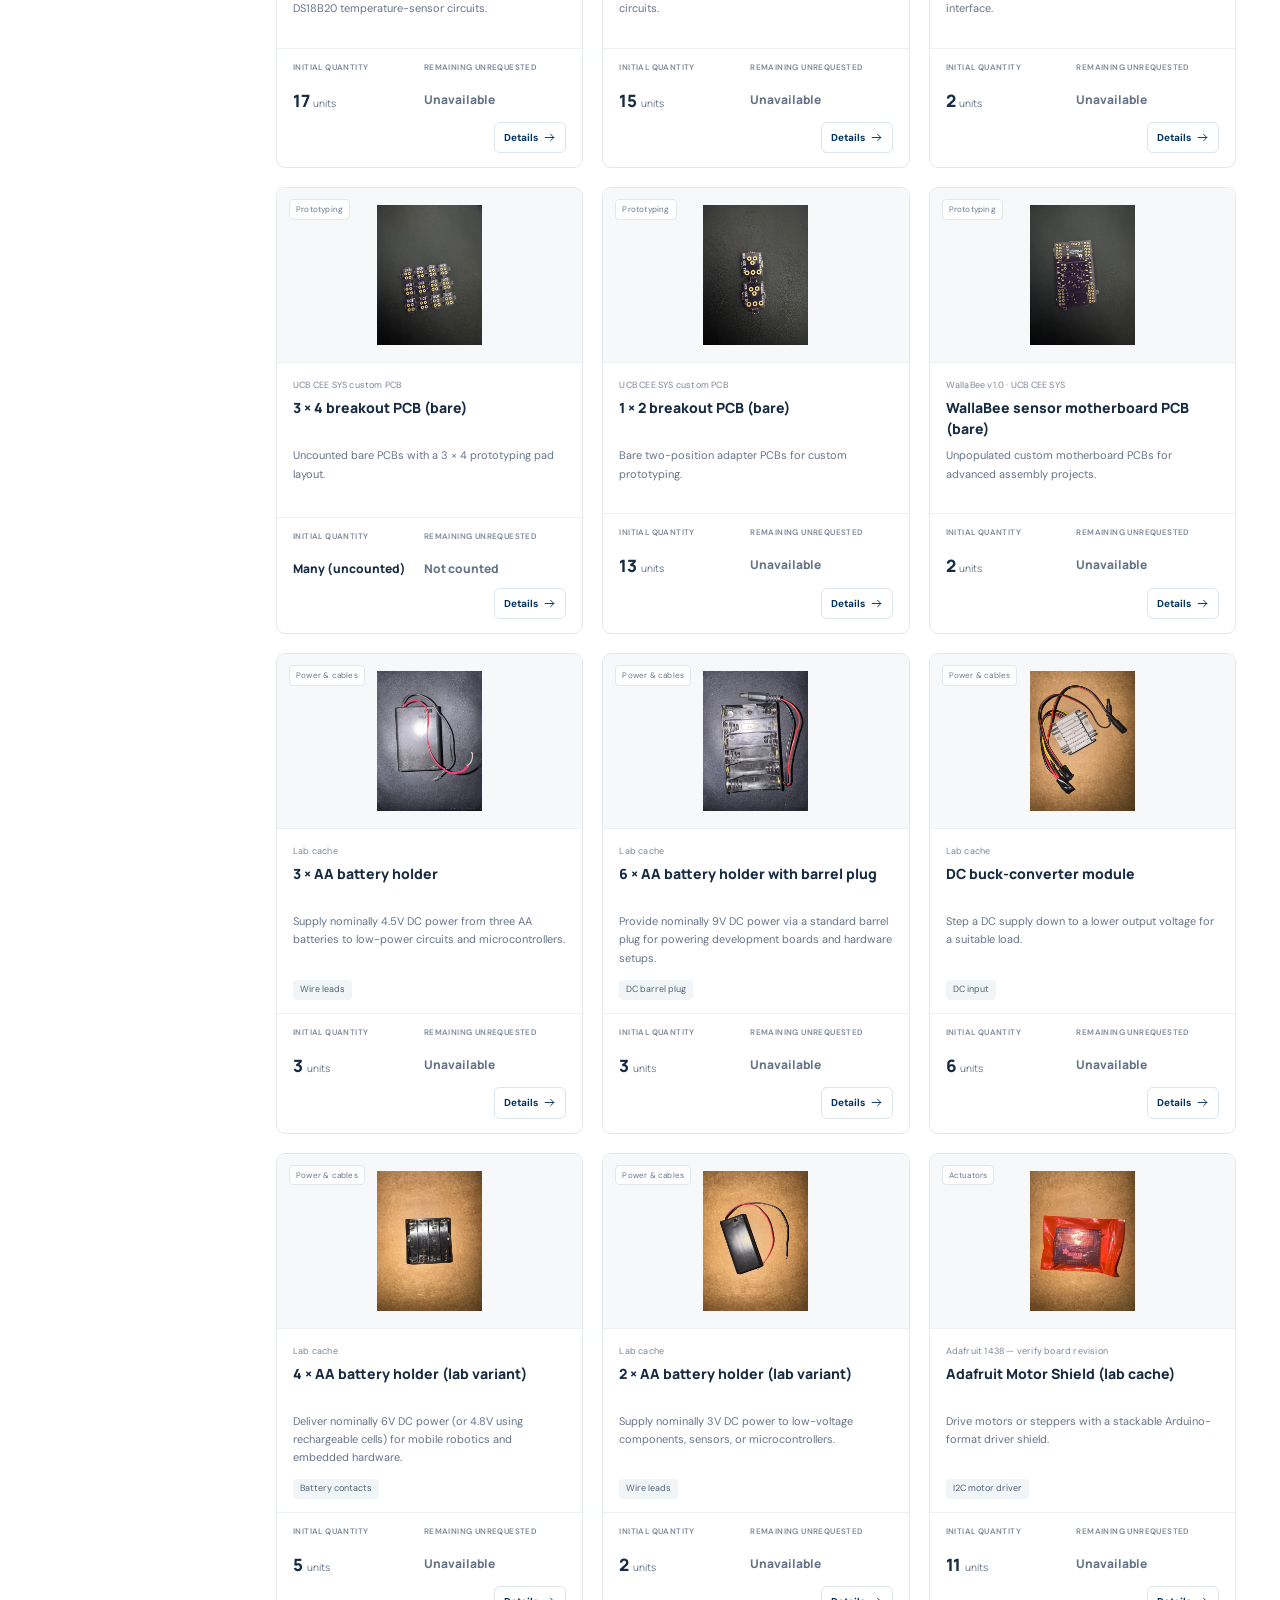
==== commit de8e433c: "Show live remaining unrequested materials quantities" ====
--- a/materials/index.html
+++ b/materials/index.html
@@ -9,6 +9,9 @@
   <link rel="icon" type="image/svg+xml" href="favicon.svg">
   <link rel="stylesheet" href="styles.css">
   <script src="data/catalog.js" defer></script>
+  <script src="availability-core.js" defer></script>
+  <script src="inventory-config.js" defer></script>
+  <script src="inventory-client.js" defer></script>
   <script src="app.js" defer></script>
 </head>
 <body>
@@ -52,13 +55,14 @@
         <aside class="category-panel" aria-labelledby="category-heading">
           <h3 id="category-heading">Browse by category</h3>
           <div id="category-filters" class="category-filters" role="group" aria-label="Filter by category"></div>
-          <div class="quantity-note"><svg class="icon" aria-hidden="true"><use href="#info"></use></svg><strong>A note on quantities</strong><p>Starting quantities come from course purchases and the lab inventory. “Many,” “Few,” and “About” are uncounted or approximate. These are not live availability counts.</p></div>
+          <div class="quantity-note"><svg class="icon" aria-hidden="true"><use href="#info"></use></svg><strong>A note on quantities</strong><p>Initial quantities are the recorded starting stock. Remaining unrequested = initial − linked “Moura Lab” requests, including requests not yet approved or collected. Negative balances mean over-requested stock, not physical stock on hand. Approximate initial counts show “Not counted.”</p></div>
         </aside>
         <div class="catalog-main">
           <div class="toolbar">
             <div class="search-box"><svg class="icon" aria-hidden="true"><use href="#search"></use></svg><label class="sr-only" for="search">Search materials</label><input id="search" type="search" placeholder="Search materials, models, or ideas…" autocomplete="off"><button id="clear-search" class="clear-search" type="button" aria-label="Clear search" hidden><svg class="icon" aria-hidden="true"><use href="#close"></use></svg></button></div>
             <div class="sort-box"><label for="sort">Sort by</label><select id="sort"><option value="recommended">Collection order</option><option value="name">Name: A–Z</option><option value="quantity">Initial quantity</option></select></div>
           </div>
+          <div id="inventory-status" class="inventory-status" role="status" aria-live="polite" aria-atomic="true"><div><strong id="inventory-status-title">Request counts</strong><p id="inventory-status-message">Checking the request-count connection…</p></div><button id="inventory-refresh" type="button" hidden>Refresh counts</button></div>
           <div class="results-line"><p id="results-count" role="status" aria-live="polite" aria-atomic="true">Loading materials…</p><button id="reset-filters" type="button" hidden>Reset filters <span aria-hidden="true">×</span></button></div>
           <div id="product-grid" class="product-grid"></div>
           <div id="empty-state" class="empty-state" hidden><svg class="icon" aria-hidden="true"><use href="#search"></use></svg><h3>No materials found</h3><p>Try a different name, model, or category.</p><button id="empty-reset" type="button">Show all materials</button></div>
--- a/materials/styles.css
+++ b/materials/styles.css
@@ -109,7 +109,23 @@
 .product-card h3 button:hover{color:var(--navy);text-decoration:underline;text-underline-offset:3px}
 .product-description{color:var(--muted);font-size:11px;line-height:1.65;margin:0 0 13px;min-height:54px}
 .product-interface{align-self:flex-start;font-size:9px;background:#f2f5f8;color:#4f657b;border-radius:4px;padding:3px 7px;margin-top:auto;margin-bottom:13px}
-.card-bottom{padding:12px 16px 14px;border-top:1px solid #eef1f4;display:flex;align-items:center;justify-content:space-between;gap:5px}
+.card-bottom{padding:12px 16px 14px;border-top:1px solid #eef1f4;display:flex;align-items:center;justify-content:space-between;gap:8px;flex-wrap:wrap}
+.quantity-pair{display:grid;grid-template-columns:minmax(0,1fr) minmax(0,1.2fr);gap:12px;width:100%}
+.quantity-pair>div{min-width:0}
+.quantity-pair .initial-label{letter-spacing:.4px;line-height:1.5;min-height:24px}
+.remaining-value{color:#155c52}
+.quantity-negative,.quantity-negative .quantity-unit{color:#b42318}
+.shortage-label{display:block;color:#b42318;font-size:9px;font-weight:600;margin-top:2px}
+.quantity-pair .quantity-estimate{font-size:12px;overflow-wrap:anywhere}
+.card-bottom .details-button{margin-left:auto}
+.card-bottom .pack-contents{flex:1;font-size:9px}
+.inventory-status{margin-top:15px;border:1px solid #cddde8;border-radius:7px;padding:13px 15px;background:#f4f8fb;display:flex;align-items:center;justify-content:space-between;gap:15px;font-size:11px;line-height:1.6}
+.inventory-status strong{font-size:11px;color:var(--navy)}
+.inventory-status p{margin:4px 0 0;color:var(--muted)}
+.inventory-status button{flex-shrink:0;border:1px solid #c5d2df;background:#fff;color:var(--navy);border-radius:5px;padding:7px 9px;font-size:10px}
+.inventory-status button:disabled{opacity:.5;cursor:wait}
+.inventory-status[data-state=demo],.inventory-status[data-state=warning],.inventory-status[data-state=error],.inventory-status[data-state=unconfigured]{background:#fffbef;border-color:#ead8a8}
+.detail-specs .remaining-value{font-size:15px}
 .initial-label{display:block;font-size:8px;letter-spacing:.8px;color:#7d8a98;font-weight:600;margin-bottom:3px}
 .quantity-value{font-size:17px;font-family:var(--display);font-weight:800;letter-spacing:-.3px}
 .quantity-unit{font-size:10px;color:var(--muted);font-weight:400;letter-spacing:0;margin-left:4px}
@@ -161,4 +177,7 @@
 @media(max-width:700px){.site-header{height:72px}.header-inner,main{padding-left:22px;padding-right:22px}.brand{gap:12px}.brand-mark{font-size:22px;padding-right:12px}.brand-text{font-size:9px;letter-spacing:1px}.brand-text>span{font-size:10px}.site-header nav{gap:0}.site-header nav a:first-child{display:none}.site-header nav a{font-size:11px}.site-header nav .icon{width:13px;height:13px}.hero{margin-top:27px;margin-bottom:24px;min-height:0;gap:20px;grid-template-columns:1fr}.hero-copy{padding:5px 0}.hero-art{display:none}h1{font-size:40px;letter-spacing:-1.7px}.hero-description{font-size:14px;margin-top:15px;margin-bottom:17px}.request-strip{padding:16px;gap:12px;margin-bottom:29px;align-items:flex-start}.request-symbol{width:31px;height:31px;flex-shrink:0}.request-symbol .icon{width:19px;height:19px}.request-strip strong{font-size:12px}.request-strip p{font-size:12px}.section-topline{margin-bottom:19px}.download-link{font-size:10px}.download-link .icon{width:14px;height:14px}.muted{font-size:8px}h2{font-size:22px}.catalog-layout{display:block}.category-panel{position:static;margin-bottom:17px}.category-panel h3{display:none}.category-filters{display:flex;overflow:auto;gap:7px;padding:3px 1px 8px;scrollbar-width:thin}.category-button{width:auto;flex-shrink:0;padding:9px 12px;border-color:var(--line);font-size:11px;white-space:nowrap}.category-button .icon{display:none}.category-button .category-count{margin-left:5px;font-size:10px}.quantity-note{border-top:0;margin-top:7px;padding:0;font-size:10px;display:flex;gap:5px;align-items:flex-start}.quantity-note>.icon{display:none}.quantity-note strong{display:none}.quantity-note p{margin:0}.toolbar{gap:10px}.search-box{height:44px}.sort-box select{max-width:133px;padding-left:8px;font-size:10px;height:44px}.search-box input{font-size:11px}.results-line{height:43px}.product-grid{gap:13px}.photo-button{height:170px;padding:22px 15px 14px}.product-card h3{font-size:13px;min-height:38px}.product-info{padding:13px 12px 0}.product-description{font-size:11px;min-height:54px}.product-model{font-size:8px}.card-bottom{padding:11px 12px;flex-wrap:wrap;row-gap:8px}.details-button{margin-left:auto;font-size:9px}.initial-label{font-size:7px}.quantity-value{font-size:16px}.site-footer{margin:35px 22px 0;padding-top:23px;gap:15px}.site-footer>p{max-width:none;flex-basis:100%}.detail-layout{grid-template-columns:1fr}.detail-image-area{min-height:0;padding:24px}.detail-image-area img{height:175px}.photo-credit{margin-top:6px}.detail-body{padding:25px}.detail-body h2{font-size:24px}.detail-specs>div{grid-template-columns:105px 1fr}.desktop-break{display:none}}
 @media(max-width:400px){.header-inner,main{padding-left:17px;padding-right:17px}.brand-text>span{max-width:135px;line-height:1.4}.brand-mark{font-size:20px}.site-header nav a{font-size:10px}h1{font-size:36px}.download-link{font-size:9px;gap:4px}.download-link .icon{display:none}.product-grid{grid-template-columns:1fr}.photo-button{height:215px}.product-card h3{font-size:16px;min-height:0}.product-description{min-height:0;font-size:12px}.product-model{font-size:10px}.card-bottom{flex-wrap:nowrap}.details-button{font-size:11px}.initial-label{font-size:9px}.quantity-value{font-size:19px}.quantity-unit{font-size:12px}.sort-box select{max-width:113px}.search-box{padding:0 9px;gap:6px}.section-topline{gap:8px}}
 @media(prefers-reduced-motion:reduce){html{scroll-behavior:auto}*{transition:none!important}}
+@media(max-width:700px){.inventory-status{align-items:flex-start;flex-wrap:wrap}.inventory-status button{margin-left:auto}.quantity-pair{gap:8px}.quantity-pair .initial-label{font-size:7px;min-height:24px}}
+@media(max-width:400px){.card-bottom{flex-wrap:wrap}.quantity-pair .initial-label{font-size:8px;min-height:0}.quantity-pair .quantity-estimate{font-size:13px}}
+.remaining-value.quantity-estimate{color:var(--muted)}
 @media print{.site-header,.hero-art,.toolbar,.category-panel,.details-button,.download-link,.hero-link,.site-footer>a{display:none}.hero{display:block;margin:10px 0;min-height:0}h1{font-size:26px}.request-strip{margin-bottom:18px}.catalog-layout{display:block}.product-grid{grid-template-columns:repeat(3,1fr)}.product-card{break-inside:avoid}.photo-button{height:120px}.site-footer{margin-top:20px}main{padding:0}.results-line{height:30px}}
